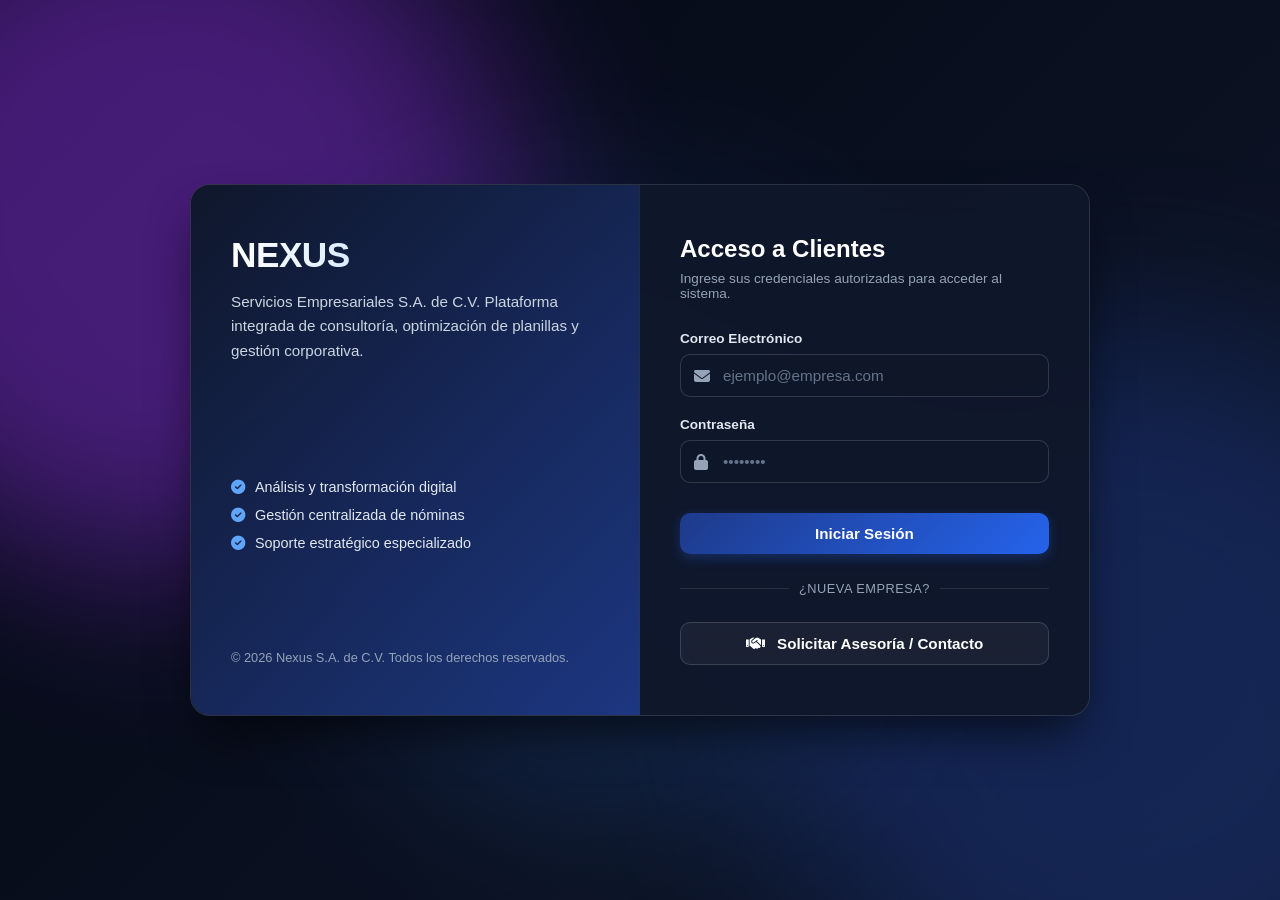
==== index.html @ 884fac99 "Rename index (5).html to index.html" ====
<!DOCTYPE html>
<html lang="es">
<head>
    <meta charset="UTF-8">
    <meta name="viewport" content="width=device-width, initial-scale=1.0">
    <title>NEXUS - Servicios Empresariales S.A. de C.V.</title>
    <!-- FontAwesome para iconos -->
    <link rel="stylesheet" href="https://cdnjs.cloudflare.com/ajax/libs/font-awesome/6.4.0/css/all.min.css">
    <style>
        :root {
            --primary: #1e3a8a;
            --primary-hover: #1e40af;
            --accent: #2563eb;
            --accent-glow: #3b82f6;
            --purple-glow: #9333ea;
            --bg-dark: #030712;
            --text-main: #334155;
            --white: #ffffff;
            --border: #e2e8f0;
        }

        * {
            box-sizing: border-box;
            margin: 0;
            padding: 0;
            font-family: 'Segoe UI', Tahoma, Geneva, Verdana, sans-serif;
        }

        body {
            background-color: var(--bg-dark);
            color: var(--text-main);
            display: flex;
            justify-content: center;
            align-items: center;
            min-height: 100vh;
            width: 100vw;
            margin: 0;
            overflow-x: hidden;
            position: relative;
        }

        /* --- FONDO ANIMADO DE FLUIDOS / GRADIENT WAVES CSS --- */
        .background-animation {
            position: absolute;
            top: 0;
            left: 0;
            width: 100%;
            height: 100%;
            z-index: 0;
            overflow: hidden;
            background: linear-gradient(135deg, #030712, #0f172a);
        }

        .wave-blob {
            position: absolute;
            filter: blur(90px);
            opacity: 0.45;
            animation: floatWaves 15s ease infinite alternate;
        }

        .blob-1 {
            top: -15%;
            left: -15%;
            width: 55vw;
            height: 55vw;
            background: var(--purple-glow);
            border-radius: 50%;
        }

        .blob-2 {
            bottom: -15%;
            right: -15%;
            width: 55vw;
            height: 55vw;
            background: var(--primary);
            border-radius: 50%;
            animation-delay: -5s;
        }

        .blob-3 {
            top: 25%;
            left: 25%;
            width: 45vw;
            height: 45vw;
            background: var(--accent-glow);
            opacity: 0.2;
            border-radius: 50%;
            animation-delay: -10s;
        }

        @keyframes floatWaves {
            0% {
                transform: translate(0, 0) scale(1);
            }
            50% {
                transform: translate(60px, 50px) scale(1.1);
            }
            100% {
                transform: translate(-40px, 70px) scale(0.9);
            }
        }

        /* --- CONTENEDOR DE LA TARJETA PRINCIPAL CON EFECTO SPOTLIGHT INTERACTIVO --- */
        .container {
            position: relative;
            display: grid;
            grid-template-columns: 1fr 1fr;
            background: rgba(15, 23, 42, 0.85);
            backdrop-filter: blur(16px);
            -webkit-backdrop-filter: blur(16px);
            width: 100%;
            max-width: 900px;
            border-radius: 20px;
            box-shadow: 0 25px 50px -12px rgba(0, 0, 0, 0.7);
            overflow: hidden;
            border: 1px solid rgba(255, 255, 255, 0.12);
            z-index: 10;
            transition: border-color 0.3s ease, box-shadow 0.3s ease;
        }

        /* Halo de luz que sigue el cursor en la tarjeta principal */
        .container::before {
            content: '';
            position: absolute;
            top: 0; left: 0; right: 0; bottom: 0;
            border-radius: inherit;
            background: radial-gradient(
                700px circle at var(--mouse-x, 50%) var(--mouse-y, 50%),
                rgba(59, 130, 246, 0.3),
                rgba(147, 51, 234, 0.15) 40%,
                transparent 80%
            );
            opacity: 0;
            transition: opacity 0.4s ease;
            pointer-events: none;
            z-index: 1;
        }

        .container:hover::before {
            opacity: 1;
        }

        .container > * {
            position: relative;
            z-index: 2;
        }

        /* Panel Izquierdo: Información Corporativa */
        .brand-section {
            background: linear-gradient(135deg, rgba(15, 23, 42, 0.95), rgba(30, 58, 138, 0.9));
            color: var(--white);
            padding: 50px 40px;
            display: flex;
            flex-direction: column;
            justify-content: space-between;
            border-right: 1px solid rgba(255, 255, 255, 0.08);
        }

        .brand-section h1 {
            font-size: 2.2rem;
            margin-bottom: 15px;
            font-weight: 700;
            letter-spacing: -0.5px;
            background: linear-gradient(to right, #ffffff, #93c5fd);
            -webkit-background-clip: text;
            -webkit-text-fill-color: transparent;
        }

        .brand-section p {
            font-size: 0.95rem;
            line-height: 1.6;
            color: #cbd5e1;
            margin-bottom: 30px;
        }

        .features-list {
            list-style: none;
        }

        .features-list li {
            display: flex;
            align-items: center;
            gap: 10px;
            margin-bottom: 12px;
            font-size: 0.9rem;
            color: #e2e8f0;
        }

        .features-list i {
            color: #60a5fa;
        }

        /* Panel Derecho: Acceso */
        .form-section {
            padding: 50px 40px;
            display: flex;
            flex-direction: column;
            justify-content: center;
            background: rgba(15, 23, 42, 0.6);
        }

        .form-section h2 {
            font-size: 1.5rem;
            color: var(--white);
            margin-bottom: 8px;
        }

        .form-section p.subtitle {
            font-size: 0.85rem;
            color: #94a3b8;
            margin-bottom: 30px;
        }

        .input-group {
            margin-bottom: 20px;
        }

        .input-group label {
            display: block;
            font-size: 0.85rem;
            font-weight: 600;
            margin-bottom: 8px;
            color: #e2e8f0;
        }

        .input-field-wrapper {
            position: relative;
            display: flex;
            align-items: center;
        }

        .input-field-wrapper i {
            position: absolute;
            left: 14px;
            color: #94a3b8;
        }

        .input-field-wrapper input {
            width: 100%;
            padding: 12px 14px 12px 42px;
            border: 1px solid rgba(255, 255, 255, 0.15);
            border-radius: 10px;
            font-size: 0.95rem;
            outline: none;
            transition: all 0.2s;
            background: rgba(15, 23, 42, 0.8);
            color: #fff;
        }

        .input-field-wrapper input::placeholder {
            color: #64748b;
        }

        .input-field-wrapper input:focus {
            border-color: var(--accent-glow);
            box-shadow: 0 0 0 3px rgba(59, 130, 246, 0.25);
            background: rgba(15, 23, 42, 1);
        }

        .btn {
            width: 100%;
            padding: 12px;
            border: none;
            border-radius: 10px;
            font-size: 0.95rem;
            font-weight: 600;
            cursor: pointer;
            transition: all 0.2s ease;
        }

        .btn-primary {
            background: linear-gradient(135deg, var(--primary), var(--accent));
            color: var(--white);
            margin-top: 10px;
            box-shadow: 0 4px 12px rgba(37, 99, 235, 0.3);
        }

        .btn-primary:hover {
            opacity: 0.95;
            transform: translateY(-2px);
            box-shadow: 0 6px 16px rgba(37, 99, 235, 0.4);
        }

        .divider {
            text-align: center;
            margin: 25px 0;
            position: relative;
        }

        .divider::before {
            content: "";
            position: absolute;
            top: 50%;
            left: 0;
            width: 100%;
            height: 1px;
            background-color: rgba(255, 255, 255, 0.1);
        }

        .divider span {
            background-color: #0f172a;
            padding: 0 10px;
            position: relative;
            font-size: 0.8rem;
            color: #94a3b8;
            text-transform: uppercase;
            letter-spacing: 0.5px;
        }

        .btn-secondary {
            background: rgba(255, 255, 255, 0.05);
            color: var(--white);
            border: 1px solid rgba(255, 255, 255, 0.15);
            text-decoration: none;
            display: block;
            text-align: center;
            padding: 12px;
            border-radius: 10px;
            font-weight: 600;
            font-size: 0.95rem;
            backdrop-filter: blur(8px);
            transition: all 0.2s;
        }

        .btn-secondary:hover {
            background: rgba(255, 255, 255, 0.1);
            border-color: rgba(255, 255, 255, 0.3);
            transform: translateY(-2px);
        }

        #error-msg {
            color: #f87171;
            font-size: 0.85rem;
            margin-top: 10px;
            text-align: center;
            display: none;
        }

        @media (max-width: 768px) {
            .container {
                grid-template-columns: 1fr;
                max-width: 90%;
                margin: 20px;
            }
            .brand-section {
                padding: 30px 20px;
                border-right: none;
                border-bottom: 1px solid rgba(255, 255, 255, 0.08);
            }
            .form-section {
                padding: 30px 20px;
            }
        }
    </style>
</head>
<body>

    <!-- Fondo con efecto de ondas y gradientes fluidos -->
    <div class="background-animation">
        <div class="wave-blob blob-1"></div>
        <div class="wave-blob blob-2"></div>
        <div class="wave-blob blob-3"></div>
    </div>

    <!-- Contenedor Principal -->
    <div class="container" id="mainCard">
        <!-- Panel Izquierdo -->
        <div class="brand-section">
            <div>
                <h1>NEXUS</h1>
                <p>Servicios Empresariales S.A. de C.V. Plataforma integrada de consultoría, optimización de planillas y gestión corporativa.</p>
            </div>
            <ul class="features-list">
                <li><i class="fas fa-check-circle"></i> Análisis y transformación digital</li>
                <li><i class="fas fa-check-circle"></i> Gestión centralizada de nóminas</li>
                <li><i class="fas fa-check-circle"></i> Soporte estratégico especializado</li>
            </ul>
            <div style="font-size: 0.8rem; color: #94a3b8;">
                © 2026 Nexus S.A. de C.V. Todos los derechos reservados.
            </div>
        </div>

        <!-- Panel Derecho: Acceso -->
        <div class="form-section">
            <h2>Acceso a Clientes</h2>
            <p class="subtitle">Ingrese sus credenciales autorizadas para acceder al sistema.</p>
            
            <form id="loginForm" onsubmit="validarLogin(event)">
                <div class="input-group">
                    <label for="email">Correo Electrónico</label>
                    <div class="input-field-wrapper">
                        <i class="fas fa-envelope"></i>
                        <input type="email" id="email" placeholder="ejemplo@empresa.com" required>
                    </div>
                </div>

                <div class="input-group">
                    <label for="password">Contraseña</label>
                    <div class="input-field-wrapper">
                        <i class="fas fa-lock"></i>
                        <input type="password" id="password" placeholder="••••••••" required>
                    </div>
                </div>

                <button type="submit" class="btn btn-primary" id="loginBtn">Iniciar Sesión</button>
                <div id="error-msg">Correo o contraseña incorrectos.</div>
            </form>

            <div class="divider">
                <span>¿Nueva Empresa?</span>
            </div>

            <!-- ENLACE A CONTACTO.HTML -->
            <a href="contacto.html" class="btn btn-secondary">
                <i class="fas fa-handshake" style="margin-right: 8px;"></i> Solicitar Asesoría / Contacto
            </a>
        </div>
    </div>

    <!-- Script de Interactividad y Acceso Predeterminado -->
    <script>
        // Efecto de luz dinámico siguiendo el cursor sobre la tarjeta principal
        const mainCard = document.getElementById('mainCard');
        document.addEventListener('mousemove', e => {
            const rect = mainCard.getBoundingClientRect();
            const x = e.clientX - rect.left;
            const y = e.clientY - rect.top;
            mainCard.style.setProperty('--mouse-x', `${x}px`);
            mainCard.style.setProperty('--mouse-y', `${y}px`);
        });

        // Lógica de validación directa con credenciales predeterminadas
        async function validarLogin(event) {
            event.preventDefault();
            const emailInput = document.getElementById('email').value.trim();
            const passwordInput = document.getElementById('password').value.trim();
            const errorMsg = document.getElementById('error-msg');
            const loginBtn = document.getElementById('loginBtn');

            errorMsg.style.display = "none";
            loginBtn.innerText = "Verificando...";
            loginBtn.disabled = true;

            // Simulación de pequeña pausa de verificación
            await new Promise(resolve => setTimeout(resolve, 400));

            // Credenciales predeterminadas configuradas
            const correoPredeterminado = "wportillomartinez30@gmail.com";
            const passwordPredeterminado = "1w3r5y7i";

            if (emailInput === correoPredeterminado && passwordInput === passwordPredeterminado) {
                const usuario = { nombre: "Williams Portillo", rol: "Administrador" };
                
                // Guardamos la sesión en el navegador
                localStorage.setItem('nexus_usuario', JSON.stringify(usuario));
                
                // Redirigir al panel principal
                window.location.href = "dashboard.html";
            } else {
                errorMsg.innerText = "Correo o contraseña incorrectos.";
                errorMsg.style.display = "block";
                loginBtn.innerText = "Iniciar Sesión";
                loginBtn.disabled = false;
            }
        }
    </script>
</body>
</html>
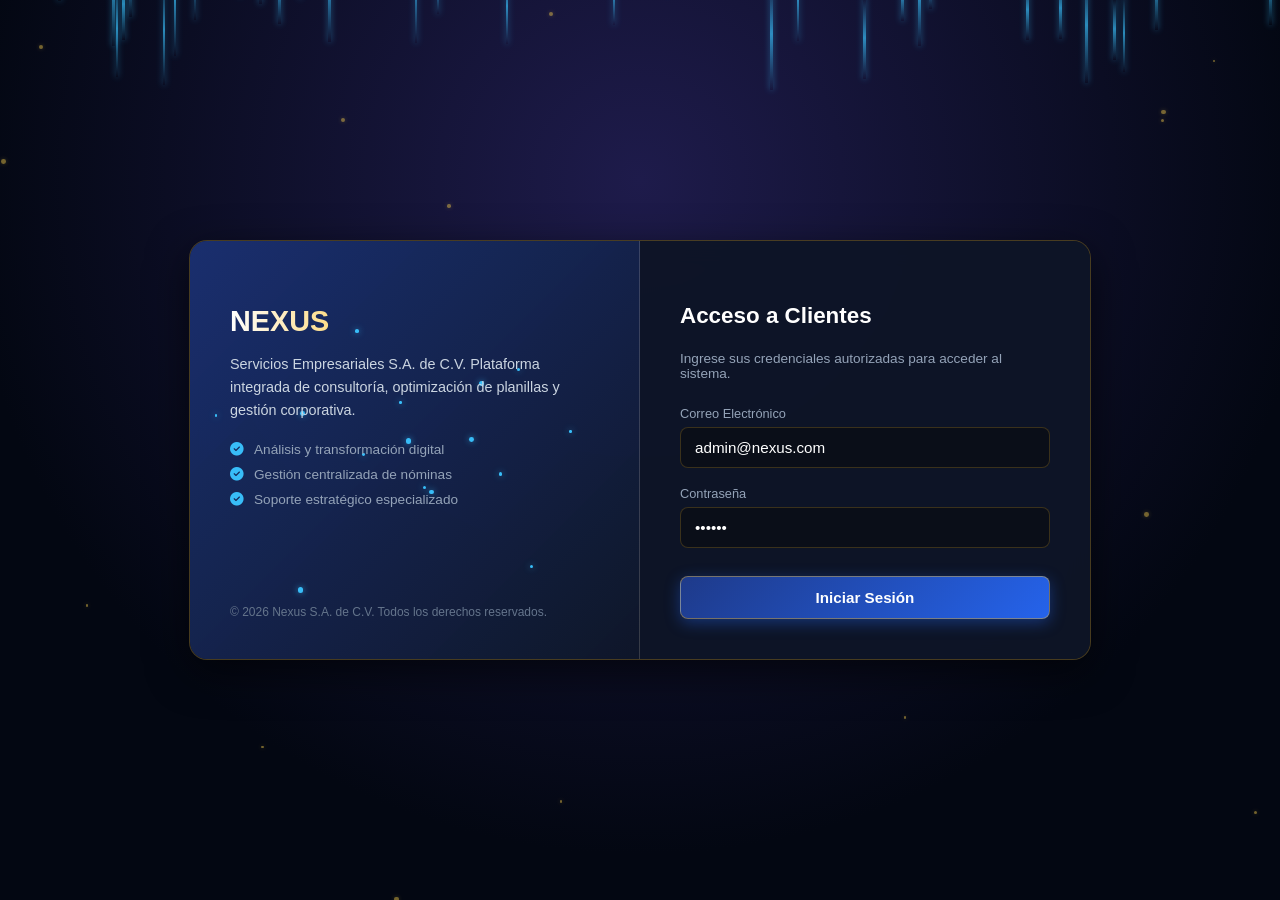
==== commit 354bd48b: "Update index.html" ====
--- a/index.html
+++ b/index.html
@@ -3,464 +3,348 @@
 <head>
     <meta charset="UTF-8">
     <meta name="viewport" content="width=device-width, initial-scale=1.0">
-    <title>NEXUS - Servicios Empresariales S.A. de C.V.</title>
+    <title>Acceso - NEXUS S.A. de C.V.</title>
     <!-- FontAwesome para iconos -->
     <link rel="stylesheet" href="https://cdnjs.cloudflare.com/ajax/libs/font-awesome/6.4.0/css/all.min.css">
     <style>
-        :root {
-            --primary: #1e3a8a;
-            --primary-hover: #1e40af;
-            --accent: #2563eb;
-            --accent-glow: #3b82f6;
-            --purple-glow: #9333ea;
-            --bg-dark: #030712;
-            --text-main: #334155;
-            --white: #ffffff;
-            --border: #e2e8f0;
-        }
-
-        * {
-            box-sizing: border-box;
+        body {
+            background-color: #030712;
+            color: #cbd5e1;
             margin: 0;
-            padding: 0;
             font-family: 'Segoe UI', Tahoma, Geneva, Verdana, sans-serif;
-        }
-
-        body {
-            background-color: var(--bg-dark);
-            color: var(--text-main);
             display: flex;
             justify-content: center;
             align-items: center;
             min-height: 100vh;
-            width: 100vw;
-            margin: 0;
-            overflow-x: hidden;
-            position: relative;
-        }
-
-        /* --- FONDO ANIMADO DE FLUIDOS / GRADIENT WAVES CSS --- */
-        .background-animation {
-            position: absolute;
+            overflow: hidden;
+            position: relative;
+        }
+
+        /* --- EFECTOS VISUALES DE FONDO (Lluvia Azul Más Notoria y Partículas Doradas Suaves) --- */
+        .bg-effects {
+            position: fixed;
             top: 0;
             left: 0;
             width: 100%;
             height: 100%;
+            pointer-events: none;
             z-index: 0;
             overflow: hidden;
-            background: linear-gradient(135deg, #030712, #0f172a);
-        }
-
-        .wave-blob {
+            background: radial-gradient(circle at 50% 20%, #1e1b4b 0%, #030712 70%);
+        }
+
+        /* Lluvia de líneas azules verticales más notorias */
+        .rain-line {
             position: absolute;
-            filter: blur(90px);
+            background: linear-gradient(to bottom, rgba(56, 189, 248, 0), rgba(56, 189, 248, 0.95), rgba(56, 189, 248, 0));
+            width: 2.5px;
+            height: 90px;
+            opacity: 0.75;
+            box-shadow: 0 0 6px rgba(56, 189, 248, 0.6);
+            animation: fall linear infinite;
+        }
+
+        @keyframes fall {
+            0% { transform: translateY(-120px); opacity: 0; }
+            40% { opacity: 0.85; }
+            100% { transform: translateY(105vh); opacity: 0; }
+        }
+
+        /* Partículas doradas con brillo reducido */
+        .gold-particle {
+            position: absolute;
+            background: #fcd34d;
+            border-radius: 50%;
+            box-shadow: 0 0 4px rgba(252, 211, 77, 0.5);
             opacity: 0.45;
-            animation: floatWaves 15s ease infinite alternate;
-        }
-
-        .blob-1 {
-            top: -15%;
-            left: -15%;
-            width: 55vw;
-            height: 55vw;
-            background: var(--purple-glow);
+            animation: floatParticle ease-in-out infinite;
+        }
+
+        @keyframes floatParticle {
+            0%, 100% { transform: translateY(0) scale(1); opacity: 0.25; }
+            50% { transform: translateY(-25px) scale(1.1); opacity: 0.65; }
+        }
+
+        /* Partículas azules específicas para el panel izquierdo de inicio */
+        .blue-particle {
+            position: absolute;
+            background: #38bdf8;
             border-radius: 50%;
-        }
-
-        .blob-2 {
-            bottom: -15%;
-            right: -15%;
-            width: 55vw;
-            height: 55vw;
-            background: var(--primary);
-            border-radius: 50%;
-            animation-delay: -5s;
-        }
-
-        .blob-3 {
-            top: 25%;
-            left: 25%;
-            width: 45vw;
-            height: 45vw;
-            background: var(--accent-glow);
-            opacity: 0.2;
-            border-radius: 50%;
-            animation-delay: -10s;
-        }
-
-        @keyframes floatWaves {
-            0% {
-                transform: translate(0, 0) scale(1);
-            }
-            50% {
-                transform: translate(60px, 50px) scale(1.1);
-            }
-            100% {
-                transform: translate(-40px, 70px) scale(0.9);
-            }
-        }
-
-        /* --- CONTENEDOR DE LA TARJETA PRINCIPAL CON EFECTO SPOTLIGHT INTERACTIVO --- */
-        .container {
-            position: relative;
+            box-shadow: 0 0 6px rgba(56, 189, 248, 0.7);
+            pointer-events: none;
+            animation: floatBlue ease-in-out infinite;
+        }
+
+        @keyframes floatBlue {
+            0%, 100% { transform: translateY(0) scale(1); opacity: 0.3; }
+            50% { transform: translateY(-20px) scale(1.25); opacity: 0.8; }
+        }
+
+        /* Contenedor principal de Login */
+        .login-wrapper {
+            position: relative;
+            z-index: 1;
+            width: 900px;
+            max-width: 95%;
+            background: rgba(13, 17, 30, 0.88);
+            backdrop-filter: blur(12px);
+            border: 1px solid rgba(251, 191, 36, 0.25);
+            border-radius: 18px;
+            box-shadow: 0 12px 40px rgba(0, 0, 0, 0.6);
             display: grid;
             grid-template-columns: 1fr 1fr;
-            background: rgba(15, 23, 42, 0.85);
-            backdrop-filter: blur(16px);
-            -webkit-backdrop-filter: blur(16px);
-            width: 100%;
-            max-width: 900px;
-            border-radius: 20px;
-            box-shadow: 0 25px 50px -12px rgba(0, 0, 0, 0.7);
             overflow: hidden;
-            border: 1px solid rgba(255, 255, 255, 0.12);
-            z-index: 10;
-            transition: border-color 0.3s ease, box-shadow 0.3s ease;
-        }
-
-        /* Halo de luz que sigue el cursor en la tarjeta principal */
-        .container::before {
-            content: '';
-            position: absolute;
-            top: 0; left: 0; right: 0; bottom: 0;
-            border-radius: inherit;
-            background: radial-gradient(
-                700px circle at var(--mouse-x, 50%) var(--mouse-y, 50%),
-                rgba(59, 130, 246, 0.3),
-                rgba(147, 51, 234, 0.15) 40%,
-                transparent 80%
-            );
-            opacity: 0;
-            transition: opacity 0.4s ease;
-            pointer-events: none;
-            z-index: 1;
-        }
-
-        .container:hover::before {
-            opacity: 1;
-        }
-
-        .container > * {
-            position: relative;
-            z-index: 2;
-        }
-
-        /* Panel Izquierdo: Información Corporativa */
-        .brand-section {
-            background: linear-gradient(135deg, rgba(15, 23, 42, 0.95), rgba(30, 58, 138, 0.9));
-            color: var(--white);
-            padding: 50px 40px;
+            transition: all 0.4s ease;
+        }
+
+        .login-wrapper:hover {
+            border-color: rgba(251, 191, 36, 0.8);
+            box-shadow: 0 0 30px rgba(251, 191, 36, 0.35), inset 0 0 15px rgba(56, 189, 248, 0.12);
+        }
+
+        @media (max-width: 768px) {
+            .login-wrapper { grid-template-columns: 1fr; }
+        }
+
+        /* Panel Izquierdo con fondo animado de partículas azules */
+        .login-brand-side {
+            background: linear-gradient(135deg, rgba(30, 58, 138, 0.75), rgba(15, 23, 42, 0.9));
+            padding: 40px;
             display: flex;
             flex-direction: column;
             justify-content: space-between;
-            border-right: 1px solid rgba(255, 255, 255, 0.08);
-        }
-
-        .brand-section h1 {
-            font-size: 2.2rem;
+            border-right: 1px solid rgba(251, 191, 36, 0.15);
+            position: relative;
+            overflow: hidden;
+        }
+
+        .login-brand-side h2 {
+            color: #ffffff;
+            font-size: 1.8rem;
             margin-bottom: 15px;
-            font-weight: 700;
-            letter-spacing: -0.5px;
-            background: linear-gradient(to right, #ffffff, #93c5fd);
+            background: linear-gradient(to right, #ffffff, #fbbf24, #38bdf8);
             -webkit-background-clip: text;
             -webkit-text-fill-color: transparent;
-        }
-
-        .brand-section p {
-            font-size: 0.95rem;
+            position: relative;
+            z-index: 2;
+        }
+
+        .login-brand-side p {
+            font-size: 0.9rem;
             line-height: 1.6;
             color: #cbd5e1;
-            margin-bottom: 30px;
-        }
-
-        .features-list {
+            position: relative;
+            z-index: 2;
+        }
+
+        .feature-list {
             list-style: none;
-        }
-
-        .features-list li {
+            padding: 0;
+            margin: 20px 0;
+            position: relative;
+            z-index: 2;
+        }
+
+        .feature-list li {
+            font-size: 0.85rem;
+            color: #94a3b8;
+            margin-bottom: 10px;
             display: flex;
             align-items: center;
             gap: 10px;
-            margin-bottom: 12px;
-            font-size: 0.9rem;
-            color: #e2e8f0;
-        }
-
-        .features-list i {
-            color: #60a5fa;
-        }
-
-        /* Panel Derecho: Acceso */
-        .form-section {
-            padding: 50px 40px;
+        }
+
+        .feature-list li i {
+            color: #38bdf8;
+        }
+
+        /* Panel Derecho (Formulario de Acceso) */
+        .login-form-side {
+            padding: 40px;
             display: flex;
             flex-direction: column;
             justify-content: center;
-            background: rgba(15, 23, 42, 0.6);
-        }
-
-        .form-section h2 {
-            font-size: 1.5rem;
-            color: var(--white);
+            background: rgba(15, 23, 42, 0.7);
+            position: relative;
+            z-index: 2;
+        }
+
+        .login-form-side h3 {
+            color: #ffffff;
+            font-size: 1.4rem;
             margin-bottom: 8px;
         }
 
-        .form-section p.subtitle {
+        .login-form-side p {
             font-size: 0.85rem;
             color: #94a3b8;
-            margin-bottom: 30px;
-        }
-
-        .input-group {
-            margin-bottom: 20px;
-        }
-
-        .input-group label {
+            margin-bottom: 25px;
+        }
+
+        .form-group {
+            margin-bottom: 18px;
+        }
+
+        .form-group label {
             display: block;
-            font-size: 0.85rem;
-            font-weight: 600;
-            margin-bottom: 8px;
-            color: #e2e8f0;
-        }
-
-        .input-field-wrapper {
-            position: relative;
-            display: flex;
-            align-items: center;
-        }
-
-        .input-field-wrapper i {
-            position: absolute;
-            left: 14px;
+            margin-bottom: 6px;
+            font-size: 0.8rem;
             color: #94a3b8;
         }
 
-        .input-field-wrapper input {
+        .form-control {
             width: 100%;
-            padding: 12px 14px 12px 42px;
-            border: 1px solid rgba(255, 255, 255, 0.15);
-            border-radius: 10px;
+            padding: 11px 14px;
+            background: rgba(10, 14, 24, 0.9);
+            border: 1px solid rgba(251, 191, 36, 0.2);
+            border-radius: 8px;
+            color: #ffffff;
             font-size: 0.95rem;
+            box-sizing: border-box;
+            transition: all 0.3s ease;
+        }
+
+        .form-control:focus {
             outline: none;
-            transition: all 0.2s;
-            background: rgba(15, 23, 42, 0.8);
-            color: #fff;
-        }
-
-        .input-field-wrapper input::placeholder {
-            color: #64748b;
-        }
-
-        .input-field-wrapper input:focus {
-            border-color: var(--accent-glow);
-            box-shadow: 0 0 0 3px rgba(59, 130, 246, 0.25);
-            background: rgba(15, 23, 42, 1);
-        }
-
-        .btn {
-            width: 100%;
+            border-color: #38bdf8;
+            box-shadow: 0 0 12px rgba(56, 189, 248, 0.4);
+        }
+
+        .btn-submit {
+            background: linear-gradient(135deg, #1e3a8a, #2563eb);
+            color: #ffffff;
+            border: 1px solid rgba(251, 191, 36, 0.4);
             padding: 12px;
-            border: none;
-            border-radius: 10px;
+            border-radius: 8px;
+            cursor: pointer;
             font-size: 0.95rem;
             font-weight: 600;
-            cursor: pointer;
-            transition: all 0.2s ease;
-        }
-
-        .btn-primary {
-            background: linear-gradient(135deg, var(--primary), var(--accent));
-            color: var(--white);
+            width: 100%;
             margin-top: 10px;
-            box-shadow: 0 4px 12px rgba(37, 99, 235, 0.3);
-        }
-
-        .btn-primary:hover {
-            opacity: 0.95;
-            transform: translateY(-2px);
-            box-shadow: 0 6px 16px rgba(37, 99, 235, 0.4);
-        }
-
-        .divider {
-            text-align: center;
-            margin: 25px 0;
-            position: relative;
-        }
-
-        .divider::before {
-            content: "";
-            position: absolute;
-            top: 50%;
-            left: 0;
-            width: 100%;
-            height: 1px;
-            background-color: rgba(255, 255, 255, 0.1);
-        }
-
-        .divider span {
-            background-color: #0f172a;
-            padding: 0 10px;
-            position: relative;
-            font-size: 0.8rem;
-            color: #94a3b8;
-            text-transform: uppercase;
-            letter-spacing: 0.5px;
-        }
-
-        .btn-secondary {
-            background: rgba(255, 255, 255, 0.05);
-            color: var(--white);
-            border: 1px solid rgba(255, 255, 255, 0.15);
-            text-decoration: none;
-            display: block;
-            text-align: center;
-            padding: 12px;
-            border-radius: 10px;
-            font-weight: 600;
-            font-size: 0.95rem;
-            backdrop-filter: blur(8px);
-            transition: all 0.2s;
-        }
-
-        .btn-secondary:hover {
-            background: rgba(255, 255, 255, 0.1);
-            border-color: rgba(255, 255, 255, 0.3);
-            transform: translateY(-2px);
-        }
-
-        #error-msg {
-            color: #f87171;
-            font-size: 0.85rem;
-            margin-top: 10px;
-            text-align: center;
-            display: none;
-        }
-
-        @media (max-width: 768px) {
-            .container {
-                grid-template-columns: 1fr;
-                max-width: 90%;
-                margin: 20px;
-            }
-            .brand-section {
-                padding: 30px 20px;
-                border-right: none;
-                border-bottom: 1px solid rgba(255, 255, 255, 0.08);
-            }
-            .form-section {
-                padding: 30px 20px;
-            }
+            transition: all 0.3s ease;
+            box-shadow: 0 4px 15px rgba(37, 99, 235, 0.4);
+        }
+
+        .btn-submit:hover {
+            background: linear-gradient(135deg, #2563eb, #38bdf8);
+            border-color: #fbbf24;
+            box-shadow: 0 0 20px rgba(251, 191, 36, 0.6), 0 0 10px rgba(56, 189, 248, 0.6);
+            transform: translateY(-1px);
+        }
+
+        .footer-copy {
+            font-size: 0.75rem;
+            color: #64748b;
+            margin-top: 20px;
+            position: relative;
+            z-index: 2;
         }
     </style>
 </head>
 <body>
 
-    <!-- Fondo con efecto de ondas y gradientes fluidos -->
-    <div class="background-animation">
-        <div class="wave-blob blob-1"></div>
-        <div class="wave-blob blob-2"></div>
-        <div class="wave-blob blob-3"></div>
-    </div>
-
-    <!-- Contenedor Principal -->
-    <div class="container" id="mainCard">
-        <!-- Panel Izquierdo -->
-        <div class="brand-section">
-            <div>
-                <h1>NEXUS</h1>
+    <!-- Fondo General (Lluvia azul más notoria y partículas doradas con brillo reducido) -->
+    <div class="bg-effects" id="bgEffects"></div>
+
+    <div class="login-wrapper">
+        <!-- Panel Izquierdo con partículas azules dinámicas -->
+        <div class="login-brand-side" id="brandSideContainer">
+             <!-- Partículas azules inyectadas por JS -->
+             <div>
+                <h2>NEXUS</h2>
                 <p>Servicios Empresariales S.A. de C.V. Plataforma integrada de consultoría, optimización de planillas y gestión corporativa.</p>
+                <ul class="feature-list">
+                    <li><i class="fas fa-check-circle"></i> Análisis y transformación digital</li>
+                    <li><i class="fas fa-check-circle"></i> Gestión centralizada de nóminas</li>
+                    <li><i class="fas fa-check-circle"></i> Soporte estratégico especializado</li>
+                </ul>
+             </div>
+             <div class="footer-copy">
+                &copy; 2026 Nexus S.A. de C.V. Todos los derechos reservados.
+             </div>
+        </div>
+
+        <!-- Panel Derecho: Acceso -->
+        <div class="login-form-side">
+            <h3>Acceso a Clientes</h3>
+            <p>Ingrese sus credenciales autorizadas para acceder al sistema.</p>
+            
+            <div class="form-group">
+                <label>Correo Electrónico</label>
+                <input type="email" id="loginEmail" class="form-control" placeholder="ejemplo@empresa.com" value="admin@nexus.com">
             </div>
-            <ul class="features-list">
-                <li><i class="fas fa-check-circle"></i> Análisis y transformación digital</li>
-                <li><i class="fas fa-check-circle"></i> Gestión centralizada de nóminas</li>
-                <li><i class="fas fa-check-circle"></i> Soporte estratégico especializado</li>
-            </ul>
-            <div style="font-size: 0.8rem; color: #94a3b8;">
-                © 2026 Nexus S.A. de C.V. Todos los derechos reservados.
+
+            <div class="form-group">
+                <label>Contraseña</label>
+                <input type="password" id="loginPass" class="form-control" placeholder="••••••••" value="123456">
             </div>
-        </div>
-
-        <!-- Panel Derecho: Acceso -->
-        <div class="form-section">
-            <h2>Acceso a Clientes</h2>
-            <p class="subtitle">Ingrese sus credenciales autorizadas para acceder al sistema.</p>
-            
-            <form id="loginForm" onsubmit="validarLogin(event)">
-                <div class="input-group">
-                    <label for="email">Correo Electrónico</label>
-                    <div class="input-field-wrapper">
-                        <i class="fas fa-envelope"></i>
-                        <input type="email" id="email" placeholder="ejemplo@empresa.com" required>
-                    </div>
-                </div>
-
-                <div class="input-group">
-                    <label for="password">Contraseña</label>
-                    <div class="input-field-wrapper">
-                        <i class="fas fa-lock"></i>
-                        <input type="password" id="password" placeholder="••••••••" required>
-                    </div>
-                </div>
-
-                <button type="submit" class="btn btn-primary" id="loginBtn">Iniciar Sesión</button>
-                <div id="error-msg">Correo o contraseña incorrectos.</div>
-            </form>
-
-            <div class="divider">
-                <span>¿Nueva Empresa?</span>
-            </div>
-
-            <!-- ENLACE A CONTACTO.HTML -->
-            <a href="contacto.html" class="btn btn-secondary">
-                <i class="fas fa-handshake" style="margin-right: 8px;"></i> Solicitar Asesoría / Contacto
-            </a>
+
+            <button class="btn-submit" onclick="iniciarSesion()">
+                Iniciar Sesión
+            </button>
         </div>
     </div>
 
-    <!-- Script de Interactividad y Acceso Predeterminado -->
     <script>
-        // Efecto de luz dinámico siguiendo el cursor sobre la tarjeta principal
-        const mainCard = document.getElementById('mainCard');
-        document.addEventListener('mousemove', e => {
-            const rect = mainCard.getBoundingClientRect();
-            const x = e.clientX - rect.left;
-            const y = e.clientY - rect.top;
-            mainCard.style.setProperty('--mouse-x', `${x}px`);
-            mainCard.style.setProperty('--mouse-y', `${y}px`);
+        document.addEventListener("DOMContentLoaded", () => {
+            const bgEffects = document.getElementById('bgEffects');
+            const brandSide = document.getElementById('brandSideContainer');
+            
+            // 1. Lluvia de líneas azules verticales (Más notorias)
+            for (let i = 0; i < 40; i++) {
+                const line = document.createElement('div');
+                line.className = 'rain-line';
+                line.style.left = `${Math.random() * 100}%`;
+                line.style.top = `${Math.random() * -100}px`;
+                line.style.height = `${Math.random() * 70 + 50}px`;
+                line.style.animationDuration = `${Math.random() * 1.8 + 1.2}s`;
+                line.style.animationDelay = `${Math.random() * 4}s`;
+                bgEffects.appendChild(line);
+            }
+
+            // 2. Partículas doradas globales (Brillo y opacidad reducidos)
+            for (let i = 0; i < 20; i++) {
+                const particle = document.createElement('div');
+                particle.className = 'gold-particle';
+                const size = Math.random() * 3 + 2;
+                particle.style.width = `${size}px`;
+                particle.style.height = `${size}px`;
+                particle.style.left = `${Math.random() * 100}%`;
+                particle.style.top = `${Math.random() * 100}%`;
+                particle.style.animationDuration = `${Math.random() * 3 + 2.5}s`;
+                particle.style.animationDelay = `${Math.random() * 3}s`;
+                bgEffects.appendChild(particle);
+            }
+
+            // 3. Partículas azules dinámicas exclusivas para el módulo de Inicio / Login
+            for (let i = 0; i < 15; i++) {
+                const bluePart = document.createElement('div');
+                bluePart.className = 'blue-particle';
+                const size = Math.random() * 4 + 2;
+                bluePart.style.width = `${size}px`;
+                bluePart.style.height = `${size}px`;
+                bluePart.style.left = `${Math.random() * 90 + 5}%`;
+                bluePart.style.top = `${Math.random() * 90 + 5}%`;
+                bluePart.style.animationDuration = `${Math.random() * 2.5 + 2}s`;
+                bluePart.style.animationDelay = `${Math.random() * 2}s`;
+                brandSide.appendChild(bluePart);
+            }
         });
 
-        // Lógica de validación directa con credenciales predeterminadas
-        async function validarLogin(event) {
-            event.preventDefault();
-            const emailInput = document.getElementById('email').value.trim();
-            const passwordInput = document.getElementById('password').value.trim();
-            const errorMsg = document.getElementById('error-msg');
-            const loginBtn = document.getElementById('loginBtn');
-
-            errorMsg.style.display = "none";
-            loginBtn.innerText = "Verificando...";
-            loginBtn.disabled = true;
-
-            // Simulación de pequeña pausa de verificación
-            await new Promise(resolve => setTimeout(resolve, 400));
-
-            // Credenciales predeterminadas configuradas
-            const correoPredeterminado = "wportillomartinez30@gmail.com";
-            const passwordPredeterminado = "1w3r5y7i";
-
-            if (emailInput === correoPredeterminado && passwordInput === passwordPredeterminado) {
-                const usuario = { nombre: "Williams Portillo", rol: "Administrador" };
-                
-                // Guardamos la sesión en el navegador
-                localStorage.setItem('nexus_usuario', JSON.stringify(usuario));
-                
-                // Redirigir al panel principal
+        function iniciarSesion() {
+            const email = document.getElementById('loginEmail').value.trim();
+            const pass = document.getElementById('loginPass').value.trim();
+
+            if (email && pass) {
+                const usuarioSimulado = {
+                    nombre: "Administrador Nexus",
+                    correo: email,
+                    rol: "Administrador General"
+                };
+                localStorage.setItem('nexus_usuario', JSON.stringify(usuarioSimulado));
                 window.location.href = "dashboard.html";
             } else {
-                errorMsg.innerText = "Correo o contraseña incorrectos.";
-                errorMsg.style.display = "block";
-                loginBtn.innerText = "Iniciar Sesión";
-                loginBtn.disabled = false;
+                alert("Por favor ingrese sus credenciales.");
             }
         }
     </script>
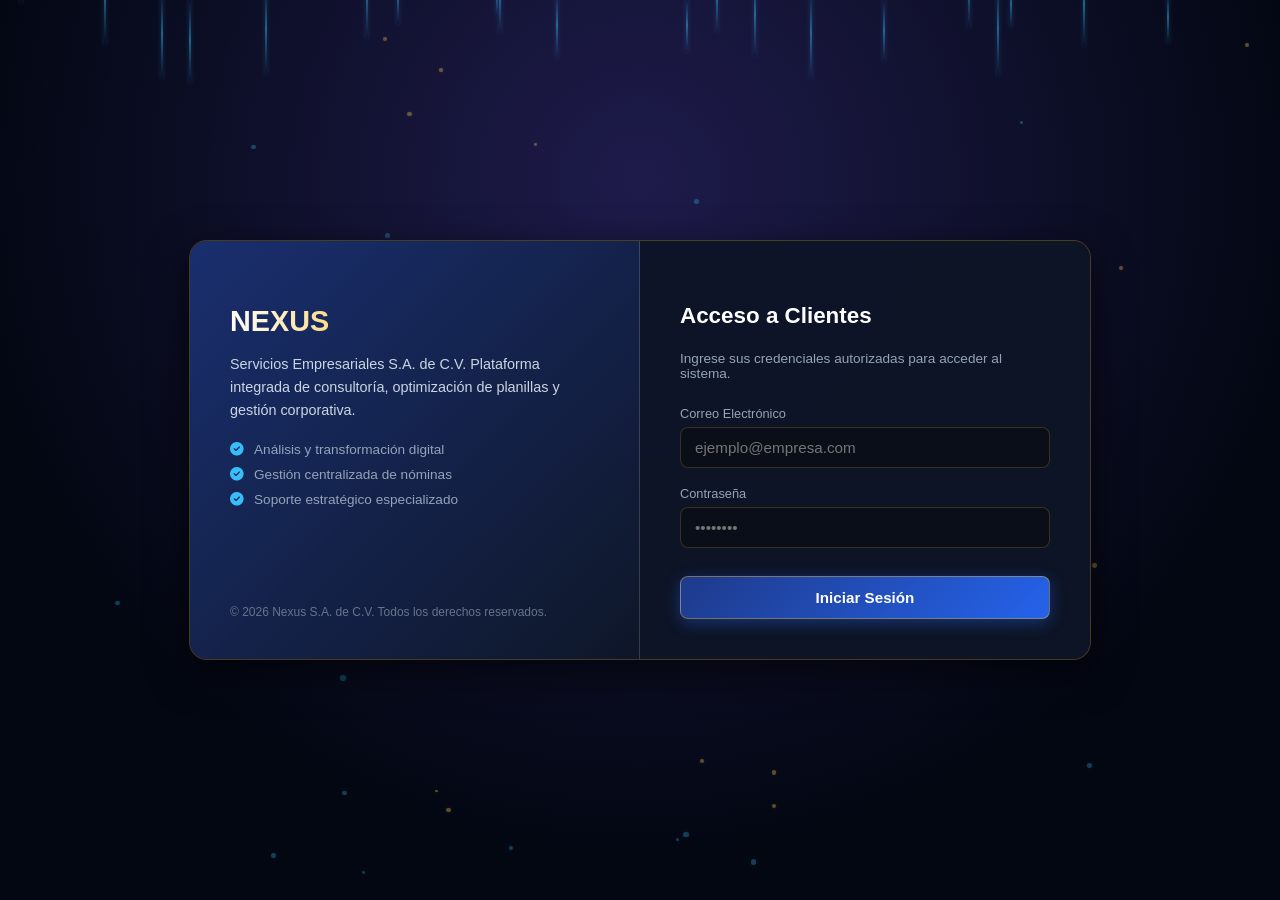
==== commit 688c00a0: "Update index.html" ====
--- a/index.html
+++ b/index.html
@@ -20,7 +20,7 @@
             position: relative;
         }
 
-        /* --- EFECTOS VISUALES DE FONDO (Lluvia Azul Más Notoria y Partículas Doradas Suaves) --- */
+        /* --- EFECTOS VISUALES DE FONDO --- */
         .bg-effects {
             position: fixed;
             top: 0;
@@ -33,20 +33,20 @@
             background: radial-gradient(circle at 50% 20%, #1e1b4b 0%, #030712 70%);
         }
 
-        /* Lluvia de líneas azules verticales más notorias */
+        /* Lluvia de líneas azules verticales (Más lentas) */
         .rain-line {
             position: absolute;
-            background: linear-gradient(to bottom, rgba(56, 189, 248, 0), rgba(56, 189, 248, 0.95), rgba(56, 189, 248, 0));
-            width: 2.5px;
-            height: 90px;
-            opacity: 0.75;
-            box-shadow: 0 0 6px rgba(56, 189, 248, 0.6);
+            background: linear-gradient(to bottom, rgba(56, 189, 248, 0), rgba(56, 189, 248, 0.8), rgba(56, 189, 248, 0));
+            width: 2px;
+            height: 100px;
+            opacity: 0.6;
+            box-shadow: 0 0 4px rgba(56, 189, 248, 0.4);
             animation: fall linear infinite;
         }
 
         @keyframes fall {
-            0% { transform: translateY(-120px); opacity: 0; }
-            40% { opacity: 0.85; }
+            0% { transform: translateY(-150px); opacity: 0; }
+            30% { opacity: 0.7; }
             100% { transform: translateY(105vh); opacity: 0; }
         }
 
@@ -55,29 +55,29 @@
             position: absolute;
             background: #fcd34d;
             border-radius: 50%;
-            box-shadow: 0 0 4px rgba(252, 211, 77, 0.5);
-            opacity: 0.45;
+            box-shadow: 0 0 3px rgba(252, 211, 77, 0.3);
+            opacity: 0.35;
             animation: floatParticle ease-in-out infinite;
         }
 
         @keyframes floatParticle {
-            0%, 100% { transform: translateY(0) scale(1); opacity: 0.25; }
-            50% { transform: translateY(-25px) scale(1.1); opacity: 0.65; }
-        }
-
-        /* Partículas azules específicas para el panel izquierdo de inicio */
-        .blue-particle {
+            0%, 100% { transform: translateY(0) scale(1); opacity: 0.2; }
+            50% { transform: translateY(-20px) scale(1.05); opacity: 0.5; }
+        }
+
+        /* Partículas azules de fondo (Menos luminosas y detrás de la tarjeta) */
+        .blue-bg-particle {
             position: absolute;
             background: #38bdf8;
             border-radius: 50%;
-            box-shadow: 0 0 6px rgba(56, 189, 248, 0.7);
-            pointer-events: none;
-            animation: floatBlue ease-in-out infinite;
-        }
-
-        @keyframes floatBlue {
-            0%, 100% { transform: translateY(0) scale(1); opacity: 0.3; }
-            50% { transform: translateY(-20px) scale(1.25); opacity: 0.8; }
+            box-shadow: 0 0 4px rgba(56, 189, 248, 0.3);
+            opacity: 0.3;
+            animation: floatBlueBg ease-in-out infinite;
+        }
+
+        @keyframes floatBlueBg {
+            0%, 100% { transform: translateY(0) scale(1); opacity: 0.2; }
+            50% { transform: translateY(-25px) scale(1.2); opacity: 0.45; }
         }
 
         /* Contenedor principal de Login */
@@ -106,7 +106,7 @@
             .login-wrapper { grid-template-columns: 1fr; }
         }
 
-        /* Panel Izquierdo con fondo animado de partículas azules */
+        /* Panel Izquierdo */
         .login-brand-side {
             background: linear-gradient(135deg, rgba(30, 58, 138, 0.75), rgba(15, 23, 42, 0.9));
             padding: 40px;
@@ -115,7 +115,6 @@
             justify-content: space-between;
             border-right: 1px solid rgba(251, 191, 36, 0.15);
             position: relative;
-            overflow: hidden;
         }
 
         .login-brand-side h2 {
@@ -125,24 +124,18 @@
             background: linear-gradient(to right, #ffffff, #fbbf24, #38bdf8);
             -webkit-background-clip: text;
             -webkit-text-fill-color: transparent;
-            position: relative;
-            z-index: 2;
         }
 
         .login-brand-side p {
             font-size: 0.9rem;
             line-height: 1.6;
             color: #cbd5e1;
-            position: relative;
-            z-index: 2;
         }
 
         .feature-list {
             list-style: none;
             padding: 0;
             margin: 20px 0;
-            position: relative;
-            z-index: 2;
         }
 
         .feature-list li {
@@ -236,20 +229,17 @@
             font-size: 0.75rem;
             color: #64748b;
             margin-top: 20px;
-            position: relative;
-            z-index: 2;
         }
     </style>
 </head>
 <body>
 
-    <!-- Fondo General (Lluvia azul más notoria y partículas doradas con brillo reducido) -->
+    <!-- Fondo General (Lluvia lenta, partículas doradas y partículas azules de fondo) -->
     <div class="bg-effects" id="bgEffects"></div>
 
     <div class="login-wrapper">
-        <!-- Panel Izquierdo con partículas azules dinámicas -->
-        <div class="login-brand-side" id="brandSideContainer">
-             <!-- Partículas azules inyectadas por JS -->
+        <!-- Panel Izquierdo -->
+        <div class="login-brand-side">
              <div>
                 <h2>NEXUS</h2>
                 <p>Servicios Empresariales S.A. de C.V. Plataforma integrada de consultoría, optimización de planillas y gestión corporativa.</p>
@@ -264,19 +254,19 @@
              </div>
         </div>
 
-        <!-- Panel Derecho: Acceso -->
+        <!-- Panel Derecho: Acceso (Inputs limpios sin valores por defecto) -->
         <div class="login-form-side">
             <h3>Acceso a Clientes</h3>
             <p>Ingrese sus credenciales autorizadas para acceder al sistema.</p>
             
             <div class="form-group">
                 <label>Correo Electrónico</label>
-                <input type="email" id="loginEmail" class="form-control" placeholder="ejemplo@empresa.com" value="admin@nexus.com">
+                <input type="email" id="loginEmail" class="form-control" placeholder="ejemplo@empresa.com">
             </div>
 
             <div class="form-group">
                 <label>Contraseña</label>
-                <input type="password" id="loginPass" class="form-control" placeholder="••••••••" value="123456">
+                <input type="password" id="loginPass" class="form-control" placeholder="••••••••">
             </div>
 
             <button class="btn-submit" onclick="iniciarSesion()">
@@ -288,22 +278,21 @@
     <script>
         document.addEventListener("DOMContentLoaded", () => {
             const bgEffects = document.getElementById('bgEffects');
-            const brandSide = document.getElementById('brandSideContainer');
             
-            // 1. Lluvia de líneas azules verticales (Más notorias)
-            for (let i = 0; i < 40; i++) {
+            // 1. Lluvia de líneas azules verticales (Más lentas y sutiles)
+            for (let i = 0; i < 35; i++) {
                 const line = document.createElement('div');
                 line.className = 'rain-line';
                 line.style.left = `${Math.random() * 100}%`;
                 line.style.top = `${Math.random() * -100}px`;
-                line.style.height = `${Math.random() * 70 + 50}px`;
-                line.style.animationDuration = `${Math.random() * 1.8 + 1.2}s`;
-                line.style.animationDelay = `${Math.random() * 4}s`;
+                line.style.height = `${Math.random() * 60 + 40}px`;
+                line.style.animationDuration = `${Math.random() * 3 + 3}s`; /* Más lento: 3 a 6 segundos */
+                line.style.animationDelay = `${Math.random() * 5}s`;
                 bgEffects.appendChild(line);
             }
 
             // 2. Partículas doradas globales (Brillo y opacidad reducidos)
-            for (let i = 0; i < 20; i++) {
+            for (let i = 0; i < 18; i++) {
                 const particle = document.createElement('div');
                 particle.className = 'gold-particle';
                 const size = Math.random() * 3 + 2;
@@ -311,23 +300,23 @@
                 particle.style.height = `${size}px`;
                 particle.style.left = `${Math.random() * 100}%`;
                 particle.style.top = `${Math.random() * 100}%`;
-                particle.style.animationDuration = `${Math.random() * 3 + 2.5}s`;
+                particle.style.animationDuration = `${Math.random() * 4 + 3}s`;
                 particle.style.animationDelay = `${Math.random() * 3}s`;
                 bgEffects.appendChild(particle);
             }
 
-            // 3. Partículas azules dinámicas exclusivas para el módulo de Inicio / Login
-            for (let i = 0; i < 15; i++) {
-                const bluePart = document.createElement('div');
-                bluePart.className = 'blue-particle';
+            // 3. Partículas azules de fondo general (Detrás de la tarjeta, menos luminosas)
+            for (let i = 0; i < 20; i++) {
+                const blueBgPart = document.createElement('div');
+                blueBgPart.className = 'blue-bg-particle';
                 const size = Math.random() * 4 + 2;
-                bluePart.style.width = `${size}px`;
-                bluePart.style.height = `${size}px`;
-                bluePart.style.left = `${Math.random() * 90 + 5}%`;
-                bluePart.style.top = `${Math.random() * 90 + 5}%`;
-                bluePart.style.animationDuration = `${Math.random() * 2.5 + 2}s`;
-                bluePart.style.animationDelay = `${Math.random() * 2}s`;
-                brandSide.appendChild(bluePart);
+                blueBgPart.style.width = `${size}px`;
+                blueBgPart.style.height = `${size}px`;
+                blueBgPart.style.left = `${Math.random() * 100}%`;
+                blueBgPart.style.top = `${Math.random() * 100}%`;
+                blueBgPart.style.animationDuration = `${Math.random() * 4 + 3}s`;
+                blueBgPart.style.animationDelay = `${Math.random() * 3}s`;
+                bgEffects.appendChild(blueBgPart);
             }
         });
 
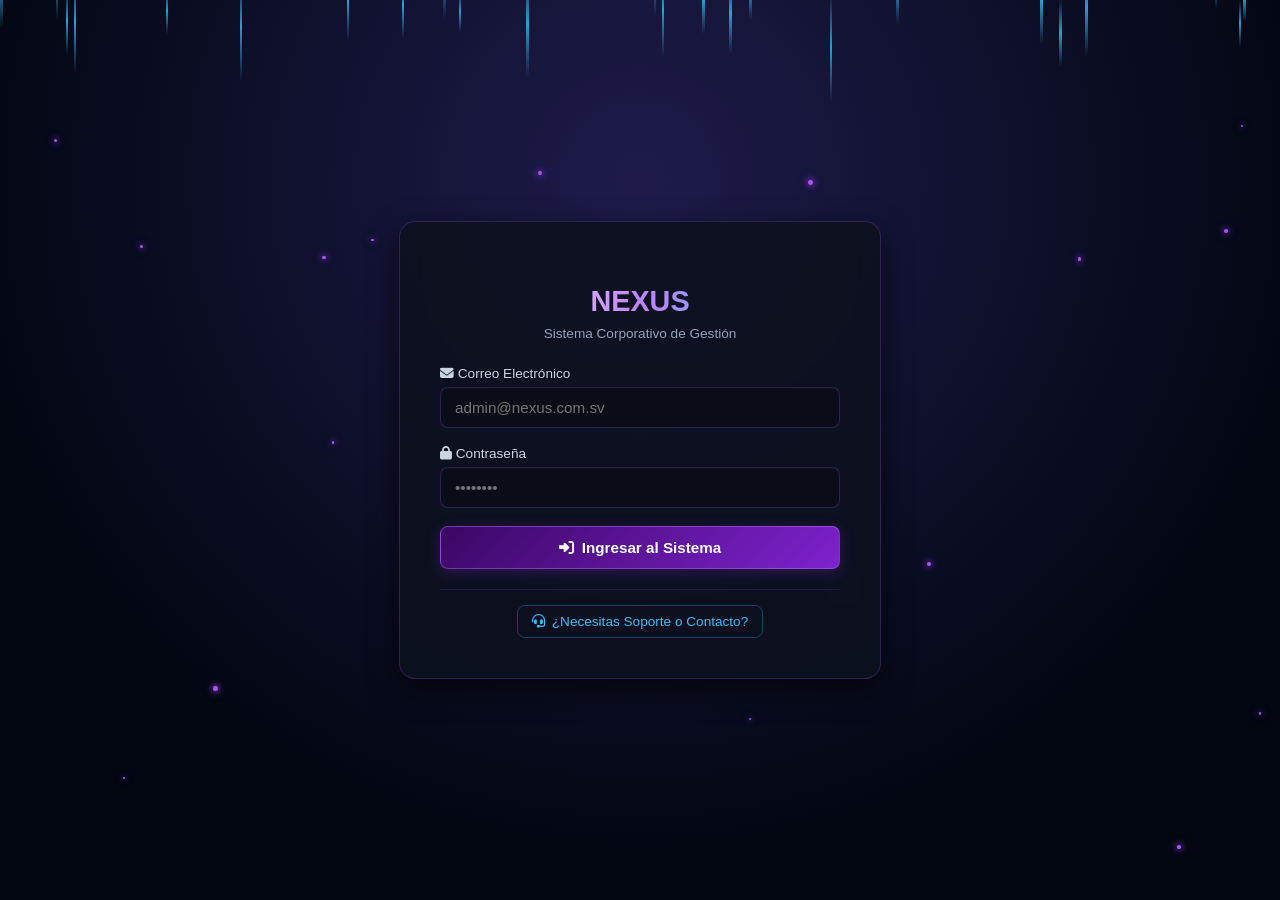
==== commit 4e14637b: "Update index.html" ====
--- a/index.html
+++ b/index.html
@@ -3,7 +3,7 @@
 <head>
     <meta charset="UTF-8">
     <meta name="viewport" content="width=device-width, initial-scale=1.0">
-    <title>Acceso - NEXUS S.A. de C.V.</title>
+    <title>Iniciar Sesión - NEXUS S.A. de C.V.</title>
     <!-- FontAwesome para iconos -->
     <link rel="stylesheet" href="https://cdnjs.cloudflare.com/ajax/libs/font-awesome/6.4.0/css/all.min.css">
     <style>
@@ -15,12 +15,12 @@
             display: flex;
             justify-content: center;
             align-items: center;
-            min-height: 100vh;
+            height: 100vh;
             overflow: hidden;
             position: relative;
         }
 
-        /* --- EFECTOS VISUALES DE FONDO --- */
+        /* --- EFECTOS VISUALES DE FONDO (Lluvia Azul y Partículas Moradas, Sin Amarillo) --- */
         .bg-effects {
             position: fixed;
             top: 0;
@@ -33,145 +33,72 @@
             background: radial-gradient(circle at 50% 20%, #1e1b4b 0%, #030712 70%);
         }
 
-        /* Lluvia de líneas azules verticales (Más lentas) */
         .rain-line {
             position: absolute;
-            background: linear-gradient(to bottom, rgba(56, 189, 248, 0), rgba(56, 189, 248, 0.8), rgba(56, 189, 248, 0));
-            width: 2px;
-            height: 100px;
-            opacity: 0.6;
-            box-shadow: 0 0 4px rgba(56, 189, 248, 0.4);
+            background: linear-gradient(to bottom, rgba(56, 189, 248, 0), rgba(56, 189, 248, 0.95), rgba(56, 189, 248, 0));
+            width: 2.5px;
+            height: 90px;
+            opacity: 0.85;
             animation: fall linear infinite;
         }
 
         @keyframes fall {
-            0% { transform: translateY(-150px); opacity: 0; }
-            30% { opacity: 0.7; }
+            0% { transform: translateY(-100px); opacity: 0; }
+            50% { opacity: 0.95; }
             100% { transform: translateY(105vh); opacity: 0; }
         }
 
-        /* Partículas doradas con brillo reducido */
-        .gold-particle {
+        .purple-particle {
             position: absolute;
-            background: #fcd34d;
+            background: #a855f7;
             border-radius: 50%;
-            box-shadow: 0 0 3px rgba(252, 211, 77, 0.3);
-            opacity: 0.35;
+            box-shadow: 0 0 6px #a855f7, 0 0 10px #7e22ce;
             animation: floatParticle ease-in-out infinite;
         }
 
         @keyframes floatParticle {
-            0%, 100% { transform: translateY(0) scale(1); opacity: 0.2; }
-            50% { transform: translateY(-20px) scale(1.05); opacity: 0.5; }
-        }
-
-        /* Partículas azules de fondo (Menos luminosas y detrás de la tarjeta) */
-        .blue-bg-particle {
-            position: absolute;
-            background: #38bdf8;
-            border-radius: 50%;
-            box-shadow: 0 0 4px rgba(56, 189, 248, 0.3);
-            opacity: 0.3;
-            animation: floatBlueBg ease-in-out infinite;
-        }
-
-        @keyframes floatBlueBg {
-            0%, 100% { transform: translateY(0) scale(1); opacity: 0.2; }
-            50% { transform: translateY(-25px) scale(1.2); opacity: 0.45; }
-        }
-
-        /* Contenedor principal de Login */
-        .login-wrapper {
+            0%, 100% { transform: translateY(0) scale(1); opacity: 0.4; }
+            50% { transform: translateY(-30px) scale(1.2); opacity: 0.8; }
+        }
+
+        /* --- CONTENEDOR DE LOGIN (Bordes sobrios morados/azules, sin brillo excesivo) --- */
+        .login-card {
+            background: rgba(13, 17, 30, 0.9);
+            backdrop-filter: blur(12px);
+            border: 1px solid rgba(168, 85, 247, 0.25);
+            border-radius: 16px;
+            padding: 40px;
+            width: 100%;
+            max-width: 400px;
+            box-shadow: 0 10px 30px rgba(0, 0, 0, 0.6);
             position: relative;
             z-index: 1;
-            width: 900px;
-            max-width: 95%;
-            background: rgba(13, 17, 30, 0.88);
-            backdrop-filter: blur(12px);
-            border: 1px solid rgba(251, 191, 36, 0.25);
-            border-radius: 18px;
-            box-shadow: 0 12px 40px rgba(0, 0, 0, 0.6);
-            display: grid;
-            grid-template-columns: 1fr 1fr;
-            overflow: hidden;
-            transition: all 0.4s ease;
-        }
-
-        .login-wrapper:hover {
-            border-color: rgba(251, 191, 36, 0.8);
-            box-shadow: 0 0 30px rgba(251, 191, 36, 0.35), inset 0 0 15px rgba(56, 189, 248, 0.12);
-        }
-
-        @media (max-width: 768px) {
-            .login-wrapper { grid-template-columns: 1fr; }
-        }
-
-        /* Panel Izquierdo */
-        .login-brand-side {
-            background: linear-gradient(135deg, rgba(30, 58, 138, 0.75), rgba(15, 23, 42, 0.9));
-            padding: 40px;
-            display: flex;
-            flex-direction: column;
-            justify-content: space-between;
-            border-right: 1px solid rgba(251, 191, 36, 0.15);
-            position: relative;
-        }
-
-        .login-brand-side h2 {
+            transition: all 0.3s ease;
+        }
+
+        .login-card:hover {
+            border-color: rgba(168, 85, 247, 0.5);
+            box-shadow: 0 0 20px rgba(168, 85, 247, 0.2);
+        }
+
+        .login-header {
+            text-align: center;
+            margin-bottom: 25px;
+        }
+
+        .login-header h2 {
             color: #ffffff;
             font-size: 1.8rem;
-            margin-bottom: 15px;
-            background: linear-gradient(to right, #ffffff, #fbbf24, #38bdf8);
+            margin-bottom: 8px;
+            background: linear-gradient(to right, #ffffff, #c084fc, #38bdf8);
             -webkit-background-clip: text;
             -webkit-text-fill-color: transparent;
         }
 
-        .login-brand-side p {
-            font-size: 0.9rem;
-            line-height: 1.6;
-            color: #cbd5e1;
-        }
-
-        .feature-list {
-            list-style: none;
-            padding: 0;
-            margin: 20px 0;
-        }
-
-        .feature-list li {
+        .login-header p {
             font-size: 0.85rem;
             color: #94a3b8;
-            margin-bottom: 10px;
-            display: flex;
-            align-items: center;
-            gap: 10px;
-        }
-
-        .feature-list li i {
-            color: #38bdf8;
-        }
-
-        /* Panel Derecho (Formulario de Acceso) */
-        .login-form-side {
-            padding: 40px;
-            display: flex;
-            flex-direction: column;
-            justify-content: center;
-            background: rgba(15, 23, 42, 0.7);
-            position: relative;
-            z-index: 2;
-        }
-
-        .login-form-side h3 {
-            color: #ffffff;
-            font-size: 1.4rem;
-            margin-bottom: 8px;
-        }
-
-        .login-form-side p {
-            font-size: 0.85rem;
-            color: #94a3b8;
-            margin-bottom: 25px;
+            margin: 0;
         }
 
         .form-group {
@@ -181,15 +108,15 @@
         .form-group label {
             display: block;
             margin-bottom: 6px;
-            font-size: 0.8rem;
-            color: #94a3b8;
+            font-size: 0.85rem;
+            color: #cbd5e1;
         }
 
         .form-control {
             width: 100%;
             padding: 11px 14px;
             background: rgba(10, 14, 24, 0.9);
-            border: 1px solid rgba(251, 191, 36, 0.2);
+            border: 1px solid rgba(168, 85, 247, 0.25);
             border-radius: 8px;
             color: #ffffff;
             font-size: 0.95rem;
@@ -200,13 +127,13 @@
         .form-control:focus {
             outline: none;
             border-color: #38bdf8;
-            box-shadow: 0 0 12px rgba(56, 189, 248, 0.4);
-        }
-
-        .btn-submit {
-            background: linear-gradient(135deg, #1e3a8a, #2563eb);
-            color: #ffffff;
-            border: 1px solid rgba(251, 191, 36, 0.4);
+            box-shadow: 0 0 8px rgba(56, 189, 248, 0.35);
+        }
+
+        .btn-login {
+            background: linear-gradient(135deg, #3b0764, #7e22ce);
+            color: #ffffff;
+            border: 1px solid rgba(192, 132, 252, 0.4);
             padding: 12px;
             border-radius: 8px;
             cursor: pointer;
@@ -214,127 +141,124 @@
             font-weight: 600;
             width: 100%;
             margin-top: 10px;
-            transition: all 0.3s ease;
-            box-shadow: 0 4px 15px rgba(37, 99, 235, 0.4);
-        }
-
-        .btn-submit:hover {
-            background: linear-gradient(135deg, #2563eb, #38bdf8);
-            border-color: #fbbf24;
-            box-shadow: 0 0 20px rgba(251, 191, 36, 0.6), 0 0 10px rgba(56, 189, 248, 0.6);
+            display: flex;
+            align-items: center;
+            justify-content: center;
+            gap: 8px;
+            transition: all 0.3s ease;
+            box-shadow: 0 4px 15px rgba(126, 34, 206, 0.3);
+        }
+
+        .btn-login:hover {
+            background: linear-gradient(135deg, #7e22ce, #a855f7);
+            border-color: #c084fc;
+            box-shadow: 0 0 15px rgba(192, 132, 252, 0.4), 0 0 8px rgba(56, 189, 248, 0.4);
             transform: translateY(-1px);
         }
 
-        .footer-copy {
-            font-size: 0.75rem;
-            color: #64748b;
+        /* --- BOTÓN / ENLACE DE CONTACTO RESTAURADO --- */
+        .login-footer-actions {
             margin-top: 20px;
+            text-align: center;
+            border-top: 1px solid rgba(168, 85, 247, 0.15);
+            padding-top: 15px;
+        }
+
+        .btn-contact-link {
+            background: transparent;
+            border: 1px solid rgba(56, 189, 248, 0.3);
+            color: #38bdf8;
+            padding: 8px 14px;
+            border-radius: 8px;
+            font-size: 0.85rem;
+            text-decoration: none;
+            display: inline-flex;
+            align-items: center;
+            gap: 6px;
+            transition: all 0.3s ease;
+        }
+
+        .btn-contact-link:hover {
+            background: rgba(56, 189, 248, 0.1);
+            border-color: #38bdf8;
+            box-shadow: 0 0 8px rgba(56, 189, 248, 0.25);
+            color: #ffffff;
         }
     </style>
 </head>
 <body>
 
-    <!-- Fondo General (Lluvia lenta, partículas doradas y partículas azules de fondo) -->
+    <!-- Fondo dinámico (Lluvia azul y partículas moradas) -->
     <div class="bg-effects" id="bgEffects"></div>
 
-    <div class="login-wrapper">
-        <!-- Panel Izquierdo -->
-        <div class="login-brand-side">
-             <div>
-                <h2>NEXUS</h2>
-                <p>Servicios Empresariales S.A. de C.V. Plataforma integrada de consultoría, optimización de planillas y gestión corporativa.</p>
-                <ul class="feature-list">
-                    <li><i class="fas fa-check-circle"></i> Análisis y transformación digital</li>
-                    <li><i class="fas fa-check-circle"></i> Gestión centralizada de nóminas</li>
-                    <li><i class="fas fa-check-circle"></i> Soporte estratégico especializado</li>
-                </ul>
-             </div>
-             <div class="footer-copy">
-                &copy; 2026 Nexus S.A. de C.V. Todos los derechos reservados.
-             </div>
+    <div class="login-card">
+        <div class="login-header">
+            <h2>NEXUS</h2>
+            <p>Sistema Corporativo de Gestión</p>
         </div>
 
-        <!-- Panel Derecho: Acceso (Inputs limpios sin valores por defecto) -->
-        <div class="login-form-side">
-            <h3>Acceso a Clientes</h3>
-            <p>Ingrese sus credenciales autorizadas para acceder al sistema.</p>
-            
+        <form id="loginForm" onsubmit="manejarLogin(event)">
             <div class="form-group">
-                <label>Correo Electrónico</label>
-                <input type="email" id="loginEmail" class="form-control" placeholder="ejemplo@empresa.com">
+                <label><i class="fas fa-envelope"></i> Correo Electrónico</label>
+                <input type="email" id="loginCorreo" class="form-control" placeholder="admin@nexus.com.sv" required>
             </div>
-
             <div class="form-group">
-                <label>Contraseña</label>
-                <input type="password" id="loginPass" class="form-control" placeholder="••••••••">
+                <label><i class="fas fa-lock"></i> Contraseña</label>
+                <input type="password" id="loginPassword" class="form-control" placeholder="••••••••" required>
             </div>
-
-            <button class="btn-submit" onclick="iniciarSesion()">
-                Iniciar Sesión
+            <button type="submit" class="btn-login">
+                <i class="fas fa-sign-in-alt"></i> Ingresar al Sistema
             </button>
+        </form>
+
+        <!-- Botón de contacto restaurado en el login -->
+        <div class="login-footer-actions">
+            <a href="contacto.html" class="btn-contact-link">
+                <i class="fas fa-headset"></i> ¿Necesitas Soporte o Contacto?
+            </a>
         </div>
     </div>
 
     <script>
+        // Generador de efectos de lluvia azul y partículas moradas
         document.addEventListener("DOMContentLoaded", () => {
             const bgEffects = document.getElementById('bgEffects');
             
-            // 1. Lluvia de líneas azules verticales (Más lentas y sutiles)
             for (let i = 0; i < 35; i++) {
                 const line = document.createElement('div');
                 line.className = 'rain-line';
                 line.style.left = `${Math.random() * 100}%`;
                 line.style.top = `${Math.random() * -100}px`;
-                line.style.height = `${Math.random() * 60 + 40}px`;
-                line.style.animationDuration = `${Math.random() * 3 + 3}s`; /* Más lento: 3 a 6 segundos */
+                line.style.height = `${Math.random() * 70 + 40}px`;
+                line.style.animationDuration = `${Math.random() * 1.8 + 1.2}s`;
                 line.style.animationDelay = `${Math.random() * 5}s`;
                 bgEffects.appendChild(line);
             }
 
-            // 2. Partículas doradas globales (Brillo y opacidad reducidos)
-            for (let i = 0; i < 18; i++) {
+            for (let i = 0; i < 20; i++) {
                 const particle = document.createElement('div');
-                particle.className = 'gold-particle';
+                particle.className = 'purple-particle';
                 const size = Math.random() * 3 + 2;
                 particle.style.width = `${size}px`;
                 particle.style.height = `${size}px`;
                 particle.style.left = `${Math.random() * 100}%`;
                 particle.style.top = `${Math.random() * 100}%`;
-                particle.style.animationDuration = `${Math.random() * 4 + 3}s`;
+                particle.style.animationDuration = `${Math.random() * 3 + 2}s`;
                 particle.style.animationDelay = `${Math.random() * 3}s`;
                 bgEffects.appendChild(particle);
             }
-
-            // 3. Partículas azules de fondo general (Detrás de la tarjeta, menos luminosas)
-            for (let i = 0; i < 20; i++) {
-                const blueBgPart = document.createElement('div');
-                blueBgPart.className = 'blue-bg-particle';
-                const size = Math.random() * 4 + 2;
-                blueBgPart.style.width = `${size}px`;
-                blueBgPart.style.height = `${size}px`;
-                blueBgPart.style.left = `${Math.random() * 100}%`;
-                blueBgPart.style.top = `${Math.random() * 100}%`;
-                blueBgPart.style.animationDuration = `${Math.random() * 4 + 3}s`;
-                blueBgPart.style.animationDelay = `${Math.random() * 3}s`;
-                bgEffects.appendChild(blueBgPart);
-            }
         });
 
-        function iniciarSesion() {
-            const email = document.getElementById('loginEmail').value.trim();
-            const pass = document.getElementById('loginPass').value.trim();
-
-            if (email && pass) {
-                const usuarioSimulado = {
-                    nombre: "Administrador Nexus",
-                    correo: email,
-                    rol: "Administrador General"
-                };
-                localStorage.setItem('nexus_usuario', JSON.stringify(usuarioSimulado));
-                window.location.href = "dashboard.html";
-            } else {
-                alert("Por favor ingrese sus credenciales.");
-            }
+        function manejarLogin(event) {
+            event.preventDefault();
+            const correo = document.getElementById('loginCorreo').value;
+            
+            // Simulación de acceso guardando sesión local
+            const usuarioObj = { nombre: "Administrador Nexus", correo: correo, rol: "Administrador" };
+            localStorage.setItem('nexus_usuario', JSON.stringify(usuarioObj));
+            
+            // Redirige al dashboard principal
+            window.location.href = "dashboard.html";
         }
     </script>
 </body>
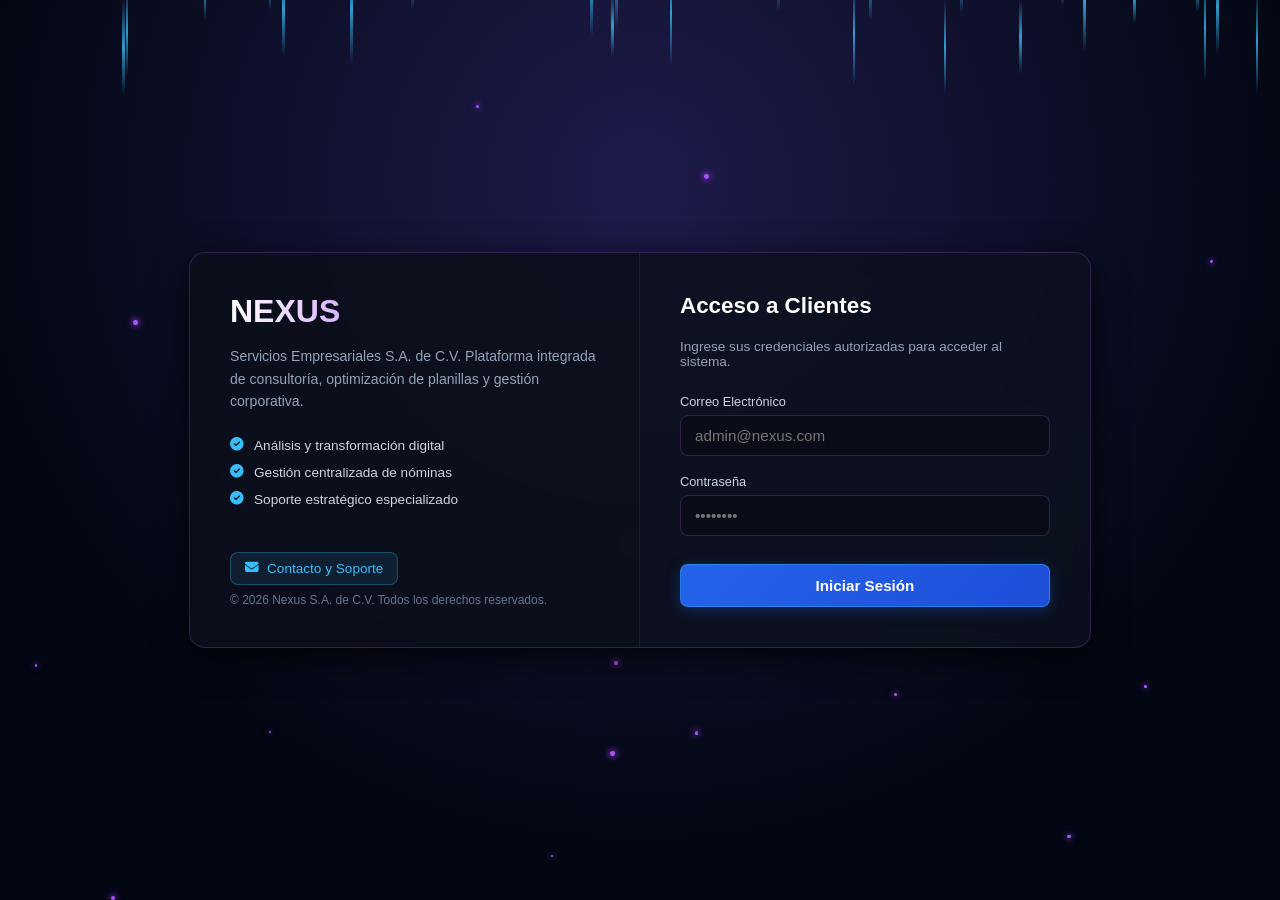
==== commit 870b046c: "Update index.html" ====
--- a/index.html
+++ b/index.html
@@ -3,7 +3,7 @@
 <head>
     <meta charset="UTF-8">
     <meta name="viewport" content="width=device-width, initial-scale=1.0">
-    <title>Iniciar Sesión - NEXUS S.A. de C.V.</title>
+    <title>NEXUS - Servicios Empresariales S.A. de C.V.</title>
     <!-- FontAwesome para iconos -->
     <link rel="stylesheet" href="https://cdnjs.cloudflare.com/ajax/libs/font-awesome/6.4.0/css/all.min.css">
     <style>
@@ -20,7 +20,7 @@
             position: relative;
         }
 
-        /* --- EFECTOS VISUALES DE FONDO (Lluvia Azul y Partículas Moradas, Sin Amarillo) --- */
+        /* Fondo de lluvia y partículas */
         .bg-effects {
             position: fixed;
             top: 0;
@@ -61,44 +61,124 @@
             50% { transform: translateY(-30px) scale(1.2); opacity: 0.8; }
         }
 
-        /* --- CONTENEDOR DE LOGIN (Bordes sobrios morados/azules, sin brillo excesivo) --- */
-        .login-card {
+        /* Tarjeta principal de dos paneles idéntica a tu diseño original */
+        .login-container {
+            display: grid;
+            grid-template-columns: 1fr 1fr;
+            width: 900px;
+            max-width: 90%;
             background: rgba(13, 17, 30, 0.9);
             backdrop-filter: blur(12px);
             border: 1px solid rgba(168, 85, 247, 0.25);
             border-radius: 16px;
-            padding: 40px;
-            width: 100%;
-            max-width: 400px;
-            box-shadow: 0 10px 30px rgba(0, 0, 0, 0.6);
+            box-shadow: 0 10px 35px rgba(0, 0, 0, 0.7);
             position: relative;
             z-index: 1;
-            transition: all 0.3s ease;
-        }
-
-        .login-card:hover {
-            border-color: rgba(168, 85, 247, 0.5);
-            box-shadow: 0 0 20px rgba(168, 85, 247, 0.2);
-        }
-
-        .login-header {
-            text-align: center;
-            margin-bottom: 25px;
-        }
-
-        .login-header h2 {
-            color: #ffffff;
-            font-size: 1.8rem;
-            margin-bottom: 8px;
+            overflow: hidden;
+        }
+
+        @media (max-width: 768px) {
+            .login-container {
+                grid-template-columns: 1fr;
+                max-width: 450px;
+            }
+        }
+
+        /* Panel Izquierdo (Información y botón de contacto agregado) */
+        .panel-left {
+            padding: 40px;
+            display: flex;
+            flex-direction: column;
+            justify-content: space-between;
+            border-right: 1px solid rgba(168, 85, 247, 0.15);
+            background: rgba(10, 14, 24, 0.4);
+        }
+
+        .panel-left h2 {
+            color: #ffffff;
+            font-size: 2rem;
+            margin-top: 0;
+            margin-bottom: 15px;
             background: linear-gradient(to right, #ffffff, #c084fc, #38bdf8);
             -webkit-background-clip: text;
             -webkit-text-fill-color: transparent;
         }
 
-        .login-header p {
+        .panel-left p {
+            font-size: 0.88rem;
+            color: #94a3b8;
+            line-height: 1.6;
+            margin-bottom: 25px;
+        }
+
+        .feature-list {
+            list-style: none;
+            padding: 0;
+            margin: 0 0 30px 0;
+        }
+
+        .feature-list li {
+            display: flex;
+            align-items: center;
+            gap: 10px;
+            font-size: 0.85rem;
+            color: #cbd5e1;
+            margin-bottom: 12px;
+        }
+
+        .feature-list i {
+            color: #38bdf8;
+        }
+
+        .footer-copy {
+            font-size: 0.75rem;
+            color: #64748b;
+        }
+
+        /* Botón de contacto añadido en el panel izquierdo */
+        .btn-contact-custom {
+            display: inline-flex;
+            align-items: center;
+            justify-content: center;
+            gap: 8px;
+            background: rgba(56, 189, 248, 0.1);
+            border: 1px solid rgba(56, 189, 248, 0.3);
+            color: #38bdf8;
+            padding: 8px 14px;
+            border-radius: 8px;
+            font-size: 0.85rem;
+            text-decoration: none;
+            margin-top: 15px;
+            transition: all 0.3s ease;
+            width: fit-content;
+        }
+
+        .btn-contact-custom:hover {
+            background: rgba(56, 189, 248, 0.2);
+            border-color: #38bdf8;
+            box-shadow: 0 0 8px rgba(56, 189, 248, 0.3);
+            color: #ffffff;
+        }
+
+        /* Panel Derecho (Formulario de Acceso) */
+        .panel-right {
+            padding: 40px;
+            display: flex;
+            flex-direction: column;
+            justify-content: center;
+        }
+
+        .panel-right h3 {
+            color: #ffffff;
+            font-size: 1.4rem;
+            margin-top: 0;
+            margin-bottom: 6px;
+        }
+
+        .panel-right > p {
             font-size: 0.85rem;
             color: #94a3b8;
-            margin: 0;
+            margin-bottom: 25px;
         }
 
         .form-group {
@@ -108,7 +188,7 @@
         .form-group label {
             display: block;
             margin-bottom: 6px;
-            font-size: 0.85rem;
+            font-size: 0.8rem;
             color: #cbd5e1;
         }
 
@@ -131,9 +211,9 @@
         }
 
         .btn-login {
-            background: linear-gradient(135deg, #3b0764, #7e22ce);
-            color: #ffffff;
-            border: 1px solid rgba(192, 132, 252, 0.4);
+            background: linear-gradient(135deg, #2563eb, #1d4ed8);
+            color: #ffffff;
+            border: 1px solid rgba(56, 189, 248, 0.4);
             padding: 12px;
             border-radius: 8px;
             cursor: pointer;
@@ -141,86 +221,68 @@
             font-weight: 600;
             width: 100%;
             margin-top: 10px;
-            display: flex;
-            align-items: center;
-            justify-content: center;
-            gap: 8px;
             transition: all 0.3s ease;
-            box-shadow: 0 4px 15px rgba(126, 34, 206, 0.3);
+            box-shadow: 0 4px 15px rgba(37, 99, 235, 0.3);
         }
 
         .btn-login:hover {
-            background: linear-gradient(135deg, #7e22ce, #a855f7);
-            border-color: #c084fc;
-            box-shadow: 0 0 15px rgba(192, 132, 252, 0.4), 0 0 8px rgba(56, 189, 248, 0.4);
-            transform: translateY(-1px);
-        }
-
-        /* --- BOTÓN / ENLACE DE CONTACTO RESTAURADO --- */
-        .login-footer-actions {
-            margin-top: 20px;
-            text-align: center;
-            border-top: 1px solid rgba(168, 85, 247, 0.15);
-            padding-top: 15px;
-        }
-
-        .btn-contact-link {
-            background: transparent;
-            border: 1px solid rgba(56, 189, 248, 0.3);
-            color: #38bdf8;
-            padding: 8px 14px;
-            border-radius: 8px;
-            font-size: 0.85rem;
-            text-decoration: none;
-            display: inline-flex;
-            align-items: center;
-            gap: 6px;
-            transition: all 0.3s ease;
-        }
-
-        .btn-contact-link:hover {
-            background: rgba(56, 189, 248, 0.1);
+            background: linear-gradient(135deg, #1d4ed8, #3b82f6);
             border-color: #38bdf8;
-            box-shadow: 0 0 8px rgba(56, 189, 248, 0.25);
-            color: #ffffff;
+            box-shadow: 0 0 12px rgba(56, 189, 248, 0.4);
         }
     </style>
 </head>
 <body>
 
-    <!-- Fondo dinámico (Lluvia azul y partículas moradas) -->
+    <!-- Fondo dinámico con lluvia y partículas -->
     <div class="bg-effects" id="bgEffects"></div>
 
-    <div class="login-card">
-        <div class="login-header">
-            <h2>NEXUS</h2>
-            <p>Sistema Corporativo de Gestión</p>
+    <div class="login-container">
+        <!-- Panel Izquierdo con la información y el botón de contacto integrado -->
+        <div class="panel-left">
+            <div>
+                <h2>NEXUS</h2>
+                <p>Servicios Empresariales S.A. de C.V. Plataforma integrada de consultoría, optimización de planillas y gestión corporativa.</p>
+                
+                <ul class="feature-list">
+                    <li><i class="fas fa-check-circle"></i> Análisis y transformación digital</li>
+                    <li><i class="fas fa-check-circle"></i> Gestión centralizada de nóminas</li>
+                    <li><i class="fas fa-check-circle"></i> Soporte estratégico especializado</li>
+                </ul>
+
+                <!-- Botón de contacto solicitado -->
+                <a href="contacto.html" class="btn-contact-custom">
+                    <i class="fas fa-envelope"></i> Contacto y Soporte
+                </a>
+            </div>
+
+            <div class="footer-copy">
+                &copy; 2026 Nexus S.A. de C.V. Todos los derechos reservados.
+            </div>
         </div>
 
-        <form id="loginForm" onsubmit="manejarLogin(event)">
-            <div class="form-group">
-                <label><i class="fas fa-envelope"></i> Correo Electrónico</label>
-                <input type="email" id="loginCorreo" class="form-control" placeholder="admin@nexus.com.sv" required>
-            </div>
-            <div class="form-group">
-                <label><i class="fas fa-lock"></i> Contraseña</label>
-                <input type="password" id="loginPassword" class="form-control" placeholder="••••••••" required>
-            </div>
-            <button type="submit" class="btn-login">
-                <i class="fas fa-sign-in-alt"></i> Ingresar al Sistema
-            </button>
-        </form>
-
-        <!-- Botón de contacto restaurado en el login -->
-        <div class="login-footer-actions">
-            <a href="contacto.html" class="btn-contact-link">
-                <i class="fas fa-headset"></i> ¿Necesitas Soporte o Contacto?
-            </a>
+        <!-- Panel Derecho con el formulario de acceso -->
+        <div class="panel-right">
+            <h3>Acceso a Clientes</h3>
+            <p>Ingrese sus credenciales autorizadas para acceder al sistema.</p>
+
+            <form id="loginForm" onsubmit="manejarLogin(event)">
+                <div class="form-group">
+                    <label>Correo Electrónico</label>
+                    <input type="email" id="loginCorreo" class="form-control" placeholder="admin@nexus.com" required>
+                </div>
+                <div class="form-group">
+                    <label>Contraseña</label>
+                    <input type="password" id="loginPassword" class="form-control" placeholder="••••••••" required>
+                </div>
+                <button type="submit" class="btn-login">
+                    Iniciar Sesión
+                </button>
+            </form>
         </div>
     </div>
 
     <script>
-        // Generador de efectos de lluvia azul y partículas moradas
         document.addEventListener("DOMContentLoaded", () => {
             const bgEffects = document.getElementById('bgEffects');
             
@@ -252,12 +314,8 @@
         function manejarLogin(event) {
             event.preventDefault();
             const correo = document.getElementById('loginCorreo').value;
-            
-            // Simulación de acceso guardando sesión local
             const usuarioObj = { nombre: "Administrador Nexus", correo: correo, rol: "Administrador" };
             localStorage.setItem('nexus_usuario', JSON.stringify(usuarioObj));
-            
-            // Redirige al dashboard principal
             window.location.href = "dashboard.html";
         }
     </script>
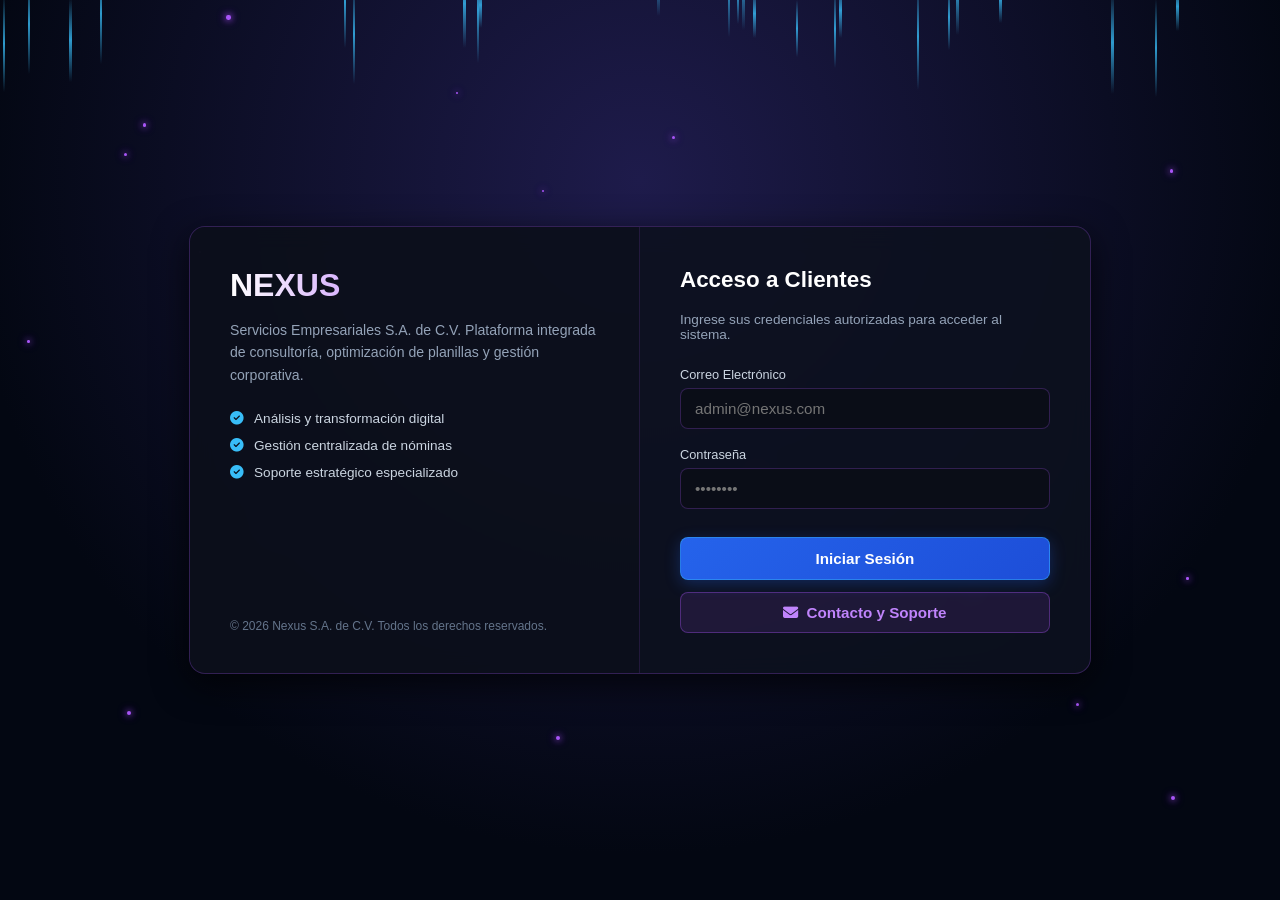
==== commit 34e3913a: "Update index.html" ====
--- a/index.html
+++ b/index.html
@@ -61,7 +61,7 @@
             50% { transform: translateY(-30px) scale(1.2); opacity: 0.8; }
         }
 
-        /* Tarjeta principal de dos paneles idéntica a tu diseño original */
+        /* Tarjeta principal de dos paneles */
         .login-container {
             display: grid;
             grid-template-columns: 1fr 1fr;
@@ -84,7 +84,7 @@
             }
         }
 
-        /* Panel Izquierdo (Información y botón de contacto agregado) */
+        /* Panel Izquierdo */
         .panel-left {
             padding: 40px;
             display: flex;
@@ -135,32 +135,7 @@
             color: #64748b;
         }
 
-        /* Botón de contacto añadido en el panel izquierdo */
-        .btn-contact-custom {
-            display: inline-flex;
-            align-items: center;
-            justify-content: center;
-            gap: 8px;
-            background: rgba(56, 189, 248, 0.1);
-            border: 1px solid rgba(56, 189, 248, 0.3);
-            color: #38bdf8;
-            padding: 8px 14px;
-            border-radius: 8px;
-            font-size: 0.85rem;
-            text-decoration: none;
-            margin-top: 15px;
-            transition: all 0.3s ease;
-            width: fit-content;
-        }
-
-        .btn-contact-custom:hover {
-            background: rgba(56, 189, 248, 0.2);
-            border-color: #38bdf8;
-            box-shadow: 0 0 8px rgba(56, 189, 248, 0.3);
-            color: #ffffff;
-        }
-
-        /* Panel Derecho (Formulario de Acceso) */
+        /* Panel Derecho (Formulario de Acceso y Botón de Contacto debajo) */
         .panel-right {
             padding: 40px;
             display: flex;
@@ -230,6 +205,33 @@
             border-color: #38bdf8;
             box-shadow: 0 0 12px rgba(56, 189, 248, 0.4);
         }
+
+        /* Estilo visual unificado para el botón de contacto ubicado debajo del login */
+        .btn-contact-custom {
+            display: flex;
+            align-items: center;
+            justify-content: center;
+            gap: 8px;
+            background: rgba(168, 85, 247, 0.12);
+            border: 1px solid rgba(168, 85, 247, 0.35);
+            color: #c084fc;
+            padding: 11px;
+            border-radius: 8px;
+            font-size: 0.95rem;
+            font-weight: 600;
+            text-decoration: none;
+            width: 100%;
+            box-sizing: border-box;
+            margin-top: 12px;
+            transition: all 0.3s ease;
+        }
+
+        .btn-contact-custom:hover {
+            background: rgba(168, 85, 247, 0.25);
+            border-color: #c084fc;
+            color: #ffffff;
+            box-shadow: 0 0 12px rgba(192, 132, 252, 0.3);
+        }
     </style>
 </head>
 <body>
@@ -238,7 +240,7 @@
     <div class="bg-effects" id="bgEffects"></div>
 
     <div class="login-container">
-        <!-- Panel Izquierdo con la información y el botón de contacto integrado -->
+        <!-- Panel Izquierdo con la información original -->
         <div class="panel-left">
             <div>
                 <h2>NEXUS</h2>
@@ -249,11 +251,6 @@
                     <li><i class="fas fa-check-circle"></i> Gestión centralizada de nóminas</li>
                     <li><i class="fas fa-check-circle"></i> Soporte estratégico especializado</li>
                 </ul>
-
-                <!-- Botón de contacto solicitado -->
-                <a href="contacto.html" class="btn-contact-custom">
-                    <i class="fas fa-envelope"></i> Contacto y Soporte
-                </a>
             </div>
 
             <div class="footer-copy">
@@ -261,7 +258,7 @@
             </div>
         </div>
 
-        <!-- Panel Derecho con el formulario de acceso -->
+        <!-- Panel Derecho con el formulario de acceso y el botón de contacto debajo -->
         <div class="panel-right">
             <h3>Acceso a Clientes</h3>
             <p>Ingrese sus credenciales autorizadas para acceder al sistema.</p>
@@ -279,6 +276,11 @@
                     Iniciar Sesión
                 </button>
             </form>
+
+            <!-- Botón de contacto y soporte ubicado exactamente debajo del botón de iniciar sesión -->
+            <a href="contacto.html" class="btn-contact-custom">
+                <i class="fas fa-envelope"></i> Contacto y Soporte
+            </a>
         </div>
     </div>
 
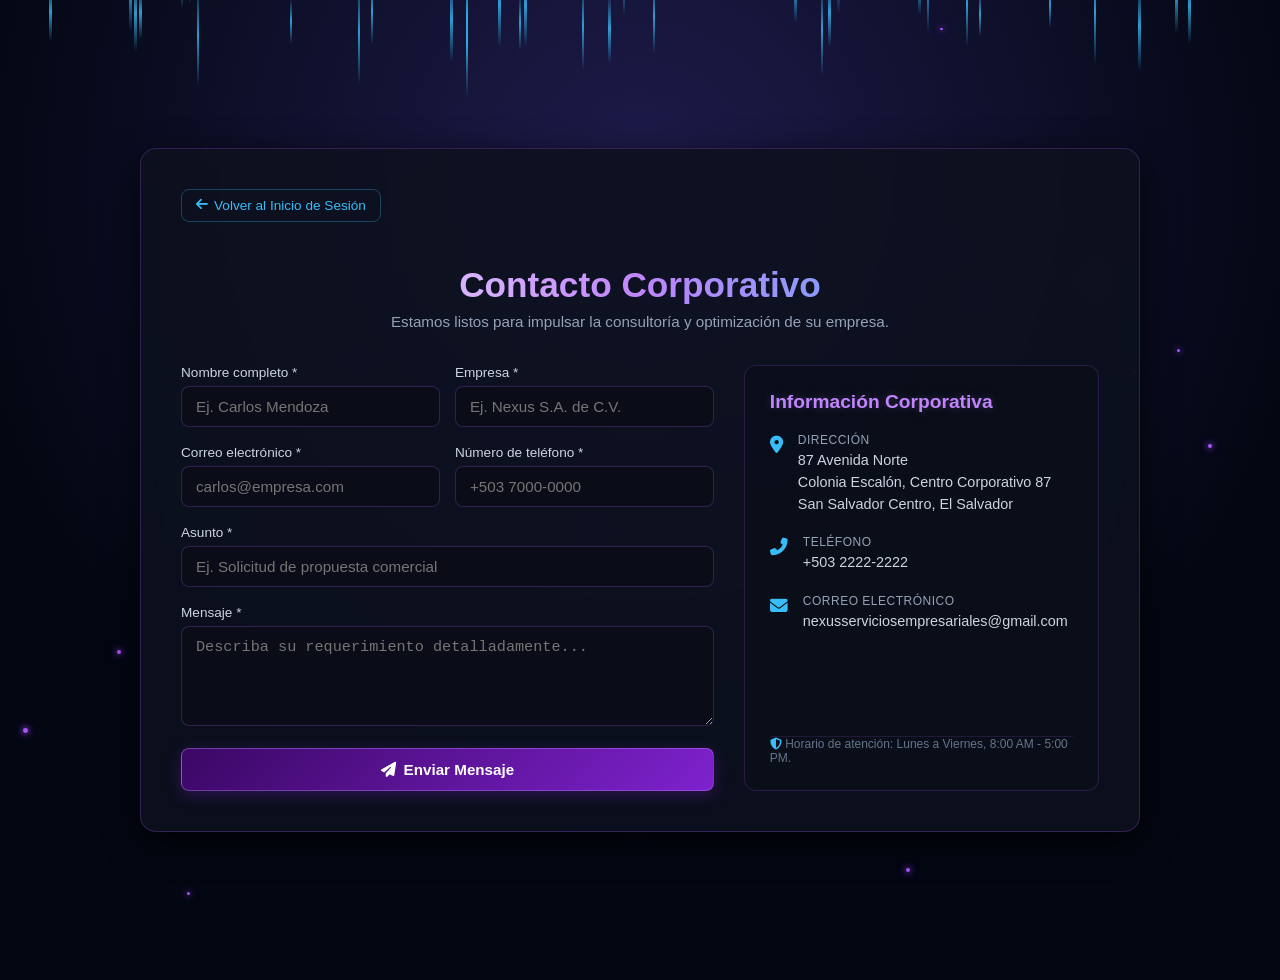
==== commit 933d0af3: "Update index.html" ====
--- a/index.html
+++ b/index.html
@@ -3,7 +3,7 @@
 <head>
     <meta charset="UTF-8">
     <meta name="viewport" content="width=device-width, initial-scale=1.0">
-    <title>NEXUS - Servicios Empresariales S.A. de C.V.</title>
+    <title>Contacto Corporativo - NEXUS S.A. de C.V.</title>
     <!-- FontAwesome para iconos -->
     <link rel="stylesheet" href="https://cdnjs.cloudflare.com/ajax/libs/font-awesome/6.4.0/css/all.min.css">
     <style>
@@ -15,12 +15,13 @@
             display: flex;
             justify-content: center;
             align-items: center;
-            height: 100vh;
-            overflow: hidden;
+            min-height: 100vh;
+            overflow-x: hidden;
             position: relative;
-        }
-
-        /* Fondo de lluvia y partículas */
+            padding: 40px 0;
+        }
+
+        /* --- EFECTOS VISUALES DE FONDO (Lluvia Azul y Partículas Moradas) --- */
         .bg-effects {
             position: fixed;
             top: 0;
@@ -61,11 +62,9 @@
             50% { transform: translateY(-30px) scale(1.2); opacity: 0.8; }
         }
 
-        /* Tarjeta principal de dos paneles */
-        .login-container {
-            display: grid;
-            grid-template-columns: 1fr 1fr;
-            width: 900px;
+        /* --- CONTENEDOR PRINCIPAL DE CONTACTO --- */
+        .contact-wrapper {
+            width: 1000px;
             max-width: 90%;
             background: rgba(13, 17, 30, 0.9);
             backdrop-filter: blur(12px);
@@ -74,86 +73,59 @@
             box-shadow: 0 10px 35px rgba(0, 0, 0, 0.7);
             position: relative;
             z-index: 1;
-            overflow: hidden;
-        }
-
-        @media (max-width: 768px) {
-            .login-container {
-                grid-template-columns: 1fr;
-                max-width: 450px;
-            }
-        }
-
-        /* Panel Izquierdo */
-        .panel-left {
             padding: 40px;
-            display: flex;
-            flex-direction: column;
-            justify-content: space-between;
-            border-right: 1px solid rgba(168, 85, 247, 0.15);
-            background: rgba(10, 14, 24, 0.4);
-        }
-
-        .panel-left h2 {
+            box-sizing: border-box;
+            transition: all 0.3s ease;
+        }
+
+        .contact-wrapper:hover {
+            border-color: rgba(168, 85, 247, 0.45);
+            box-shadow: 0 0 25px rgba(168, 85, 247, 0.2);
+        }
+
+        .contact-header {
+            text-align: center;
+            margin-bottom: 35px;
+        }
+
+        .contact-header h1 {
             color: #ffffff;
-            font-size: 2rem;
-            margin-top: 0;
-            margin-bottom: 15px;
+            font-size: 2.2rem;
+            margin-bottom: 8px;
             background: linear-gradient(to right, #ffffff, #c084fc, #38bdf8);
             -webkit-background-clip: text;
             -webkit-text-fill-color: transparent;
         }
 
-        .panel-left p {
-            font-size: 0.88rem;
+        .contact-header p {
+            font-size: 0.95rem;
             color: #94a3b8;
-            line-height: 1.6;
-            margin-bottom: 25px;
-        }
-
-        .feature-list {
-            list-style: none;
-            padding: 0;
-            margin: 0 0 30px 0;
-        }
-
-        .feature-list li {
-            display: flex;
-            align-items: center;
-            gap: 10px;
-            font-size: 0.85rem;
-            color: #cbd5e1;
-            margin-bottom: 12px;
-        }
-
-        .feature-list i {
-            color: #38bdf8;
-        }
-
-        .footer-copy {
-            font-size: 0.75rem;
-            color: #64748b;
-        }
-
-        /* Panel Derecho (Formulario de Acceso y Botón de Contacto debajo) */
-        .panel-right {
-            padding: 40px;
-            display: flex;
-            flex-direction: column;
-            justify-content: center;
-        }
-
-        .panel-right h3 {
-            color: #ffffff;
-            font-size: 1.4rem;
-            margin-top: 0;
-            margin-bottom: 6px;
-        }
-
-        .panel-right > p {
-            font-size: 0.85rem;
-            color: #94a3b8;
-            margin-bottom: 25px;
+            margin: 0;
+        }
+
+        /* Estructura de dos columnas */
+        .contact-grid {
+            display: grid;
+            grid-template-columns: 1.2fr 0.8fr;
+            gap: 30px;
+        }
+
+        @media (max-width: 850px) {
+            .contact-grid {
+                grid-template-columns: 1fr;
+            }
+        }
+
+        .form-row {
+            display: grid;
+            grid-template-columns: 1fr 1fr;
+            gap: 15px;
+        }
+
+        @media (max-width: 550px) {
+            .form-row {
+                grid-template-columns: 1fr;
+            }
         }
 
         .form-group {
@@ -163,7 +135,7 @@
         .form-group label {
             display: block;
             margin-bottom: 6px;
-            font-size: 0.8rem;
+            font-size: 0.85rem;
             color: #cbd5e1;
         }
 
@@ -185,10 +157,15 @@
             box-shadow: 0 0 8px rgba(56, 189, 248, 0.35);
         }
 
-        .btn-login {
-            background: linear-gradient(135deg, #2563eb, #1d4ed8);
+        textarea.form-control {
+            resize: vertical;
+            min-height: 100px;
+        }
+
+        .btn-submit {
+            background: linear-gradient(135deg, #3b0764, #7e22ce);
             color: #ffffff;
-            border: 1px solid rgba(56, 189, 248, 0.4);
+            border: 1px solid rgba(192, 132, 252, 0.4);
             padding: 12px;
             border-radius: 8px;
             cursor: pointer;
@@ -196,99 +173,196 @@
             font-weight: 600;
             width: 100%;
             margin-top: 10px;
-            transition: all 0.3s ease;
-            box-shadow: 0 4px 15px rgba(37, 99, 235, 0.3);
-        }
-
-        .btn-login:hover {
-            background: linear-gradient(135deg, #1d4ed8, #3b82f6);
-            border-color: #38bdf8;
-            box-shadow: 0 0 12px rgba(56, 189, 248, 0.4);
-        }
-
-        /* Estilo visual unificado para el botón de contacto ubicado debajo del login */
-        .btn-contact-custom {
             display: flex;
             align-items: center;
             justify-content: center;
             gap: 8px;
-            background: rgba(168, 85, 247, 0.12);
-            border: 1px solid rgba(168, 85, 247, 0.35);
+            transition: all 0.3s ease;
+            box-shadow: 0 4px 15px rgba(126, 34, 206, 0.3);
+        }
+
+        .btn-submit:hover {
+            background: linear-gradient(135deg, #7e22ce, #a855f7);
+            border-color: #c084fc;
+            box-shadow: 0 0 15px rgba(192, 132, 252, 0.4), 0 0 8px rgba(56, 189, 248, 0.4);
+            transform: translateY(-1px);
+        }
+
+        /* Tarjeta de Información Corporativa Lateral */
+        .info-card {
+            background: rgba(10, 14, 24, 0.6);
+            border: 1px solid rgba(168, 85, 247, 0.2);
+            border-radius: 12px;
+            padding: 25px;
+            box-sizing: border-box;
+            display: flex;
+            flex-direction: column;
+            justify-content: space-between;
+            transition: all 0.3s ease;
+        }
+
+        .info-card:hover {
+            border-color: rgba(56, 189, 248, 0.4);
+            box-shadow: 0 0 15px rgba(56, 189, 248, 0.15);
+        }
+
+        .info-card h3 {
             color: #c084fc;
-            padding: 11px;
+            font-size: 1.2rem;
+            margin-top: 0;
+            margin-bottom: 20px;
+            text-shadow: 0 0 8px rgba(192, 132, 252, 0.25);
+        }
+
+        .info-item {
+            display: flex;
+            gap: 15px;
+            margin-bottom: 20px;
+            align-items: flex-start;
+        }
+
+        .info-item i {
+            color: #38bdf8;
+            font-size: 1.1rem;
+            margin-top: 3px;
+        }
+
+        .info-item div label {
+            display: block;
+            font-size: 0.75rem;
+            color: #94a3b8;
+            text-transform: uppercase;
+            letter-spacing: 0.5px;
+            margin-bottom: 3px;
+        }
+
+        .info-item div p {
+            margin: 0;
+            font-size: 0.9rem;
+            color: #cbd5e1;
+            line-height: 1.5;
+        }
+
+        /* Botón de retorno al inicio */
+        .btn-back {
+            display: inline-flex;
+            align-items: center;
+            gap: 6px;
+            background: transparent;
+            border: 1px solid rgba(56, 189, 248, 0.3);
+            color: #38bdf8;
+            padding: 8px 14px;
             border-radius: 8px;
-            font-size: 0.95rem;
-            font-weight: 600;
+            font-size: 0.85rem;
             text-decoration: none;
-            width: 100%;
-            box-sizing: border-box;
-            margin-top: 12px;
-            transition: all 0.3s ease;
-        }
-
-        .btn-contact-custom:hover {
-            background: rgba(168, 85, 247, 0.25);
-            border-color: #c084fc;
+            margin-bottom: 20px;
+            transition: all 0.3s ease;
+        }
+
+        .btn-back:hover {
+            background: rgba(56, 189, 248, 0.1);
+            border-color: #38bdf8;
+            box-shadow: 0 0 8px rgba(56, 189, 248, 0.25);
             color: #ffffff;
-            box-shadow: 0 0 12px rgba(192, 132, 252, 0.3);
         }
     </style>
 </head>
 <body>
 
-    <!-- Fondo dinámico con lluvia y partículas -->
+    <!-- Fondo dinámico con lluvia azul y partículas moradas -->
     <div class="bg-effects" id="bgEffects"></div>
 
-    <div class="login-container">
-        <!-- Panel Izquierdo con la información original -->
-        <div class="panel-left">
+    <div class="contact-wrapper">
+        <a href="index.html" class="btn-back">
+            <i class="fas fa-arrow-left"></i> Volver al Inicio de Sesión
+        </a>
+
+        <div class="contact-header">
+            <h1>Contacto Corporativo</h1>
+            <p>Estamos listos para impulsar la consultoría y optimización de su empresa.</p>
+        </div>
+
+        <div class="contact-grid">
+            <!-- Formulario de Contacto -->
             <div>
-                <h2>NEXUS</h2>
-                <p>Servicios Empresariales S.A. de C.V. Plataforma integrada de consultoría, optimización de planillas y gestión corporativa.</p>
-                
-                <ul class="feature-list">
-                    <li><i class="fas fa-check-circle"></i> Análisis y transformación digital</li>
-                    <li><i class="fas fa-check-circle"></i> Gestión centralizada de nóminas</li>
-                    <li><i class="fas fa-check-circle"></i> Soporte estratégico especializado</li>
-                </ul>
+                <form onsubmit="enviarMensaje(event)">
+                    <div class="form-row">
+                        <div class="form-group">
+                            <label>Nombre completo *</label>
+                            <input type="text" class="form-control" placeholder="Ej. Carlos Mendoza" required>
+                        </div>
+                        <div class="form-group">
+                            <label>Empresa *</label>
+                            <input type="text" class="form-control" placeholder="Ej. Nexus S.A. de C.V." required>
+                        </div>
+                    </div>
+                    <div class="form-row">
+                        <div class="form-group">
+                            <label>Correo electrónico *</label>
+                            <input type="email" class="form-control" placeholder="carlos@empresa.com" required>
+                        </div>
+                        <div class="form-group">
+                            <label>Número de teléfono *</label>
+                            <input type="tel" class="form-control" placeholder="+503 7000-0000" required>
+                        </div>
+                    </div>
+                    <div class="form-group">
+                        <label>Asunto *</label>
+                        <input type="text" class="form-control" placeholder="Ej. Solicitud de propuesta comercial" required>
+                    </div>
+                    <div class="form-group">
+                        <label>Mensaje *</label>
+                        <textarea class="form-control" placeholder="Describa su requerimiento detalladamente..." required></textarea>
+                    </div>
+                    <button type="submit" class="btn-submit">
+                        <i class="fas fa-paper-plane"></i> Enviar Mensaje
+                    </button>
+                </form>
             </div>
 
-            <div class="footer-copy">
-                &copy; 2026 Nexus S.A. de C.V. Todos los derechos reservados.
+            <!-- Panel Lateral de Información Corporativa -->
+            <div class="info-card">
+                <div>
+                    <h3>Información Corporativa</h3>
+                    
+                    <div class="info-item">
+                        <i class="fas fa-map-marker-alt"></i>
+                        <div>
+                            <label>Dirección</label>
+                            <p>87 Avenida Norte<br>Colonia Escalón, Centro Corporativo 87<br>San Salvador Centro, El Salvador</p>
+                        </div>
+                    </div>
+
+                    <div class="info-item">
+                        <i class="fas fa-phone-alt"></i>
+                        <div>
+                            <label>Teléfono</label>
+                            <p>+503 2222-2222</p>
+                        </div>
+                    </div>
+
+                    <div class="info-item">
+                        <i class="fas fa-envelope"></i>
+                        <div>
+                            <label>Correo Electrónico</label>
+                            <p>nexusserviciosempresariales@gmail.com</p>
+                        </div>
+                    </div>
+                </div>
+
+                <div style="margin-top: 20px; font-size: 0.75rem; color: #64748b; border-top: 1px solid rgba(168, 85, 247, 0.15); pt-3;">
+                    <i class="fas fa-shield-alt" style="color: #38bdf8;"></i> Horario de atención: Lunes a Viernes, 8:00 AM - 5:00 PM.
+                </div>
             </div>
         </div>
-
-        <!-- Panel Derecho con el formulario de acceso y el botón de contacto debajo -->
-        <div class="panel-right">
-            <h3>Acceso a Clientes</h3>
-            <p>Ingrese sus credenciales autorizadas para acceder al sistema.</p>
-
-            <form id="loginForm" onsubmit="manejarLogin(event)">
-                <div class="form-group">
-                    <label>Correo Electrónico</label>
-                    <input type="email" id="loginCorreo" class="form-control" placeholder="admin@nexus.com" required>
-                </div>
-                <div class="form-group">
-                    <label>Contraseña</label>
-                    <input type="password" id="loginPassword" class="form-control" placeholder="••••••••" required>
-                </div>
-                <button type="submit" class="btn-login">
-                    Iniciar Sesión
-                </button>
-            </form>
-
-            <!-- Botón de contacto y soporte ubicado exactamente debajo del botón de iniciar sesión -->
-            <a href="contacto.html" class="btn-contact-custom">
-                <i class="fas fa-envelope"></i> Contacto y Soporte
-            </a>
-        </div>
     </div>
 
     <script>
+        // Generador automático de efectos de lluvia azul y partículas moradas
         document.addEventListener("DOMContentLoaded", () => {
             const bgEffects = document.getElementById('bgEffects');
             
-            for (let i = 0; i < 35; i++) {
+            for (let i = 0; i < 40; i++) {
                 const line = document.createElement('div');
                 line.className = 'rain-line';
                 line.style.left = `${Math.random() * 100}%`;
@@ -299,7 +373,7 @@
                 bgEffects.appendChild(line);
             }
 
-            for (let i = 0; i < 20; i++) {
+            for (let i = 0; i < 25; i++) {
                 const particle = document.createElement('div');
                 particle.className = 'purple-particle';
                 const size = Math.random() * 3 + 2;
@@ -313,12 +387,10 @@
             }
         });
 
-        function manejarLogin(event) {
+        function enviarMensaje(event) {
             event.preventDefault();
-            const correo = document.getElementById('loginCorreo').value;
-            const usuarioObj = { nombre: "Administrador Nexus", correo: correo, rol: "Administrador" };
-            localStorage.setItem('nexus_usuario', JSON.stringify(usuarioObj));
-            window.location.href = "dashboard.html";
+            alert("¡Mensaje enviado con éxito! Nos pondremos en contacto a la brevedad.");
+            event.target.reset();
         }
     </script>
 </body>
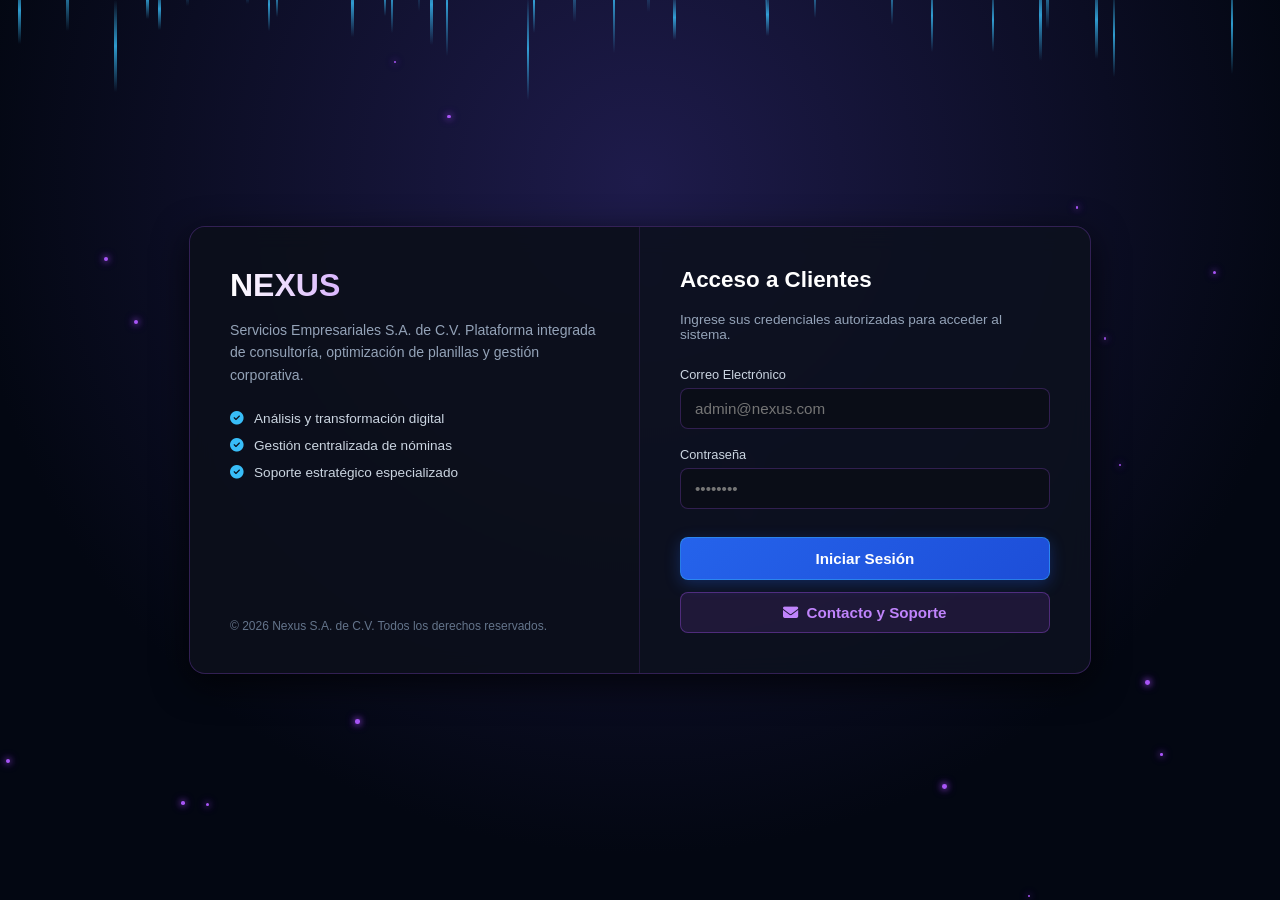
==== commit 5e6e805e: "Update index.html" ====
--- a/index.html
+++ b/index.html
@@ -3,7 +3,7 @@
 <head>
     <meta charset="UTF-8">
     <meta name="viewport" content="width=device-width, initial-scale=1.0">
-    <title>Contacto Corporativo - NEXUS S.A. de C.V.</title>
+    <title>NEXUS - Servicios Empresariales S.A. de C.V.</title>
     <!-- FontAwesome para iconos -->
     <link rel="stylesheet" href="https://cdnjs.cloudflare.com/ajax/libs/font-awesome/6.4.0/css/all.min.css">
     <style>
@@ -15,13 +15,12 @@
             display: flex;
             justify-content: center;
             align-items: center;
-            min-height: 100vh;
-            overflow-x: hidden;
+            height: 100vh;
+            overflow: hidden;
             position: relative;
-            padding: 40px 0;
-        }
-
-        /* --- EFECTOS VISUALES DE FONDO (Lluvia Azul y Partículas Moradas) --- */
+        }
+
+        /* Fondo de lluvia y partículas */
         .bg-effects {
             position: fixed;
             top: 0;
@@ -62,9 +61,11 @@
             50% { transform: translateY(-30px) scale(1.2); opacity: 0.8; }
         }
 
-        /* --- CONTENEDOR PRINCIPAL DE CONTACTO --- */
-        .contact-wrapper {
-            width: 1000px;
+        /* Tarjeta principal de dos paneles */
+        .login-container {
+            display: grid;
+            grid-template-columns: 1fr 1fr;
+            width: 900px;
             max-width: 90%;
             background: rgba(13, 17, 30, 0.9);
             backdrop-filter: blur(12px);
@@ -73,59 +74,86 @@
             box-shadow: 0 10px 35px rgba(0, 0, 0, 0.7);
             position: relative;
             z-index: 1;
+            overflow: hidden;
+        }
+
+        @media (max-width: 768px) {
+            .login-container {
+                grid-template-columns: 1fr;
+                max-width: 450px;
+            }
+        }
+
+        /* Panel Izquierdo */
+        .panel-left {
             padding: 40px;
-            box-sizing: border-box;
-            transition: all 0.3s ease;
-        }
-
-        .contact-wrapper:hover {
-            border-color: rgba(168, 85, 247, 0.45);
-            box-shadow: 0 0 25px rgba(168, 85, 247, 0.2);
-        }
-
-        .contact-header {
-            text-align: center;
-            margin-bottom: 35px;
-        }
-
-        .contact-header h1 {
-            color: #ffffff;
-            font-size: 2.2rem;
-            margin-bottom: 8px;
+            display: flex;
+            flex-direction: column;
+            justify-content: space-between;
+            border-right: 1px solid rgba(168, 85, 247, 0.15);
+            background: rgba(10, 14, 24, 0.4);
+        }
+
+        .panel-left h2 {
+            color: #ffffff;
+            font-size: 2rem;
+            margin-top: 0;
+            margin-bottom: 15px;
             background: linear-gradient(to right, #ffffff, #c084fc, #38bdf8);
             -webkit-background-clip: text;
             -webkit-text-fill-color: transparent;
         }
 
-        .contact-header p {
-            font-size: 0.95rem;
+        .panel-left p {
+            font-size: 0.88rem;
             color: #94a3b8;
-            margin: 0;
-        }
-
-        /* Estructura de dos columnas */
-        .contact-grid {
-            display: grid;
-            grid-template-columns: 1.2fr 0.8fr;
-            gap: 30px;
-        }
-
-        @media (max-width: 850px) {
-            .contact-grid {
-                grid-template-columns: 1fr;
-            }
-        }
-
-        .form-row {
-            display: grid;
-            grid-template-columns: 1fr 1fr;
-            gap: 15px;
-        }
-
-        @media (max-width: 550px) {
-            .form-row {
-                grid-template-columns: 1fr;
-            }
+            line-height: 1.6;
+            margin-bottom: 25px;
+        }
+
+        .feature-list {
+            list-style: none;
+            padding: 0;
+            margin: 0 0 30px 0;
+        }
+
+        .feature-list li {
+            display: flex;
+            align-items: center;
+            gap: 10px;
+            font-size: 0.85rem;
+            color: #cbd5e1;
+            margin-bottom: 12px;
+        }
+
+        .feature-list i {
+            color: #38bdf8;
+        }
+
+        .footer-copy {
+            font-size: 0.75rem;
+            color: #64748b;
+        }
+
+        /* Panel Derecho (Formulario de Acceso y Botón de Contacto debajo) */
+        .panel-right {
+            padding: 40px;
+            display: flex;
+            flex-direction: column;
+            justify-content: center;
+        }
+
+        .panel-right h3 {
+            color: #ffffff;
+            font-size: 1.4rem;
+            margin-top: 0;
+            margin-bottom: 6px;
+        }
+
+        .panel-right > p {
+            font-size: 0.85rem;
+            color: #94a3b8;
+            margin-bottom: 25px;
         }
 
         .form-group {
@@ -135,7 +163,7 @@
         .form-group label {
             display: block;
             margin-bottom: 6px;
-            font-size: 0.85rem;
+            font-size: 0.8rem;
             color: #cbd5e1;
         }
 
@@ -157,15 +185,10 @@
             box-shadow: 0 0 8px rgba(56, 189, 248, 0.35);
         }
 
-        textarea.form-control {
-            resize: vertical;
-            min-height: 100px;
-        }
-
-        .btn-submit {
-            background: linear-gradient(135deg, #3b0764, #7e22ce);
-            color: #ffffff;
-            border: 1px solid rgba(192, 132, 252, 0.4);
+        .btn-login {
+            background: linear-gradient(135deg, #2563eb, #1d4ed8);
+            color: #ffffff;
+            border: 1px solid rgba(56, 189, 248, 0.4);
             padding: 12px;
             border-radius: 8px;
             cursor: pointer;
@@ -173,196 +196,99 @@
             font-weight: 600;
             width: 100%;
             margin-top: 10px;
+            transition: all 0.3s ease;
+            box-shadow: 0 4px 15px rgba(37, 99, 235, 0.3);
+        }
+
+        .btn-login:hover {
+            background: linear-gradient(135deg, #1d4ed8, #3b82f6);
+            border-color: #38bdf8;
+            box-shadow: 0 0 12px rgba(56, 189, 248, 0.4);
+        }
+
+        /* Estilo visual unificado para el botón de contacto ubicado debajo del login */
+        .btn-contact-custom {
             display: flex;
             align-items: center;
             justify-content: center;
             gap: 8px;
+            background: rgba(168, 85, 247, 0.12);
+            border: 1px solid rgba(168, 85, 247, 0.35);
+            color: #c084fc;
+            padding: 11px;
+            border-radius: 8px;
+            font-size: 0.95rem;
+            font-weight: 600;
+            text-decoration: none;
+            width: 100%;
+            box-sizing: border-box;
+            margin-top: 12px;
             transition: all 0.3s ease;
-            box-shadow: 0 4px 15px rgba(126, 34, 206, 0.3);
-        }
-
-        .btn-submit:hover {
-            background: linear-gradient(135deg, #7e22ce, #a855f7);
+        }
+
+        .btn-contact-custom:hover {
+            background: rgba(168, 85, 247, 0.25);
             border-color: #c084fc;
-            box-shadow: 0 0 15px rgba(192, 132, 252, 0.4), 0 0 8px rgba(56, 189, 248, 0.4);
-            transform: translateY(-1px);
-        }
-
-        /* Tarjeta de Información Corporativa Lateral */
-        .info-card {
-            background: rgba(10, 14, 24, 0.6);
-            border: 1px solid rgba(168, 85, 247, 0.2);
-            border-radius: 12px;
-            padding: 25px;
-            box-sizing: border-box;
-            display: flex;
-            flex-direction: column;
-            justify-content: space-between;
-            transition: all 0.3s ease;
-        }
-
-        .info-card:hover {
-            border-color: rgba(56, 189, 248, 0.4);
-            box-shadow: 0 0 15px rgba(56, 189, 248, 0.15);
-        }
-
-        .info-card h3 {
-            color: #c084fc;
-            font-size: 1.2rem;
-            margin-top: 0;
-            margin-bottom: 20px;
-            text-shadow: 0 0 8px rgba(192, 132, 252, 0.25);
-        }
-
-        .info-item {
-            display: flex;
-            gap: 15px;
-            margin-bottom: 20px;
-            align-items: flex-start;
-        }
-
-        .info-item i {
-            color: #38bdf8;
-            font-size: 1.1rem;
-            margin-top: 3px;
-        }
-
-        .info-item div label {
-            display: block;
-            font-size: 0.75rem;
-            color: #94a3b8;
-            text-transform: uppercase;
-            letter-spacing: 0.5px;
-            margin-bottom: 3px;
-        }
-
-        .info-item div p {
-            margin: 0;
-            font-size: 0.9rem;
-            color: #cbd5e1;
-            line-height: 1.5;
-        }
-
-        /* Botón de retorno al inicio */
-        .btn-back {
-            display: inline-flex;
-            align-items: center;
-            gap: 6px;
-            background: transparent;
-            border: 1px solid rgba(56, 189, 248, 0.3);
-            color: #38bdf8;
-            padding: 8px 14px;
-            border-radius: 8px;
-            font-size: 0.85rem;
-            text-decoration: none;
-            margin-bottom: 20px;
-            transition: all 0.3s ease;
-        }
-
-        .btn-back:hover {
-            background: rgba(56, 189, 248, 0.1);
-            border-color: #38bdf8;
-            box-shadow: 0 0 8px rgba(56, 189, 248, 0.25);
-            color: #ffffff;
+            color: #ffffff;
+            box-shadow: 0 0 12px rgba(192, 132, 252, 0.3);
         }
     </style>
 </head>
 <body>
 
-    <!-- Fondo dinámico con lluvia azul y partículas moradas -->
+    <!-- Fondo dinámico con lluvia y partículas -->
     <div class="bg-effects" id="bgEffects"></div>
 
-    <div class="contact-wrapper">
-        <a href="index.html" class="btn-back">
-            <i class="fas fa-arrow-left"></i> Volver al Inicio de Sesión
-        </a>
-
-        <div class="contact-header">
-            <h1>Contacto Corporativo</h1>
-            <p>Estamos listos para impulsar la consultoría y optimización de su empresa.</p>
-        </div>
-
-        <div class="contact-grid">
-            <!-- Formulario de Contacto -->
+    <div class="login-container">
+        <!-- Panel Izquierdo con la información original -->
+        <div class="panel-left">
             <div>
-                <form onsubmit="enviarMensaje(event)">
-                    <div class="form-row">
-                        <div class="form-group">
-                            <label>Nombre completo *</label>
-                            <input type="text" class="form-control" placeholder="Ej. Carlos Mendoza" required>
-                        </div>
-                        <div class="form-group">
-                            <label>Empresa *</label>
-                            <input type="text" class="form-control" placeholder="Ej. Nexus S.A. de C.V." required>
-                        </div>
-                    </div>
-                    <div class="form-row">
-                        <div class="form-group">
-                            <label>Correo electrónico *</label>
-                            <input type="email" class="form-control" placeholder="carlos@empresa.com" required>
-                        </div>
-                        <div class="form-group">
-                            <label>Número de teléfono *</label>
-                            <input type="tel" class="form-control" placeholder="+503 7000-0000" required>
-                        </div>
-                    </div>
-                    <div class="form-group">
-                        <label>Asunto *</label>
-                        <input type="text" class="form-control" placeholder="Ej. Solicitud de propuesta comercial" required>
-                    </div>
-                    <div class="form-group">
-                        <label>Mensaje *</label>
-                        <textarea class="form-control" placeholder="Describa su requerimiento detalladamente..." required></textarea>
-                    </div>
-                    <button type="submit" class="btn-submit">
-                        <i class="fas fa-paper-plane"></i> Enviar Mensaje
-                    </button>
-                </form>
+                <h2>NEXUS</h2>
+                <p>Servicios Empresariales S.A. de C.V. Plataforma integrada de consultoría, optimización de planillas y gestión corporativa.</p>
+                
+                <ul class="feature-list">
+                    <li><i class="fas fa-check-circle"></i> Análisis y transformación digital</li>
+                    <li><i class="fas fa-check-circle"></i> Gestión centralizada de nóminas</li>
+                    <li><i class="fas fa-check-circle"></i> Soporte estratégico especializado</li>
+                </ul>
             </div>
 
-            <!-- Panel Lateral de Información Corporativa -->
-            <div class="info-card">
-                <div>
-                    <h3>Información Corporativa</h3>
-                    
-                    <div class="info-item">
-                        <i class="fas fa-map-marker-alt"></i>
-                        <div>
-                            <label>Dirección</label>
-                            <p>87 Avenida Norte<br>Colonia Escalón, Centro Corporativo 87<br>San Salvador Centro, El Salvador</p>
-                        </div>
-                    </div>
-
-                    <div class="info-item">
-                        <i class="fas fa-phone-alt"></i>
-                        <div>
-                            <label>Teléfono</label>
-                            <p>+503 2222-2222</p>
-                        </div>
-                    </div>
-
-                    <div class="info-item">
-                        <i class="fas fa-envelope"></i>
-                        <div>
-                            <label>Correo Electrónico</label>
-                            <p>nexusserviciosempresariales@gmail.com</p>
-                        </div>
-                    </div>
-                </div>
-
-                <div style="margin-top: 20px; font-size: 0.75rem; color: #64748b; border-top: 1px solid rgba(168, 85, 247, 0.15); pt-3;">
-                    <i class="fas fa-shield-alt" style="color: #38bdf8;"></i> Horario de atención: Lunes a Viernes, 8:00 AM - 5:00 PM.
-                </div>
+            <div class="footer-copy">
+                &copy; 2026 Nexus S.A. de C.V. Todos los derechos reservados.
             </div>
         </div>
+
+        <!-- Panel Derecho con el formulario de acceso y el botón de contacto debajo -->
+        <div class="panel-right">
+            <h3>Acceso a Clientes</h3>
+            <p>Ingrese sus credenciales autorizadas para acceder al sistema.</p>
+
+            <form id="loginForm" onsubmit="manejarLogin(event)">
+                <div class="form-group">
+                    <label>Correo Electrónico</label>
+                    <input type="email" id="loginCorreo" class="form-control" placeholder="admin@nexus.com" required>
+                </div>
+                <div class="form-group">
+                    <label>Contraseña</label>
+                    <input type="password" id="loginPassword" class="form-control" placeholder="••••••••" required>
+                </div>
+                <button type="submit" class="btn-login">
+                    Iniciar Sesión
+                </button>
+            </form>
+
+            <!-- Botón de contacto y soporte ubicado exactamente debajo del botón de iniciar sesión -->
+            <a href="contacto.html" class="btn-contact-custom">
+                <i class="fas fa-envelope"></i> Contacto y Soporte
+            </a>
+        </div>
     </div>
 
     <script>
-        // Generador automático de efectos de lluvia azul y partículas moradas
         document.addEventListener("DOMContentLoaded", () => {
             const bgEffects = document.getElementById('bgEffects');
             
-            for (let i = 0; i < 40; i++) {
+            for (let i = 0; i < 35; i++) {
                 const line = document.createElement('div');
                 line.className = 'rain-line';
                 line.style.left = `${Math.random() * 100}%`;
@@ -373,7 +299,7 @@
                 bgEffects.appendChild(line);
             }
 
-            for (let i = 0; i < 25; i++) {
+            for (let i = 0; i < 20; i++) {
                 const particle = document.createElement('div');
                 particle.className = 'purple-particle';
                 const size = Math.random() * 3 + 2;
@@ -387,10 +313,12 @@
             }
         });
 
-        function enviarMensaje(event) {
+        function manejarLogin(event) {
             event.preventDefault();
-            alert("¡Mensaje enviado con éxito! Nos pondremos en contacto a la brevedad.");
-            event.target.reset();
+            const correo = document.getElementById('loginCorreo').value;
+            const usuarioObj = { nombre: "Administrador Nexus", correo: correo, rol: "Administrador" };
+            localStorage.setItem('nexus_usuario', JSON.stringify(usuarioObj));
+            window.location.href = "dashboard.html";
         }
     </script>
 </body>
